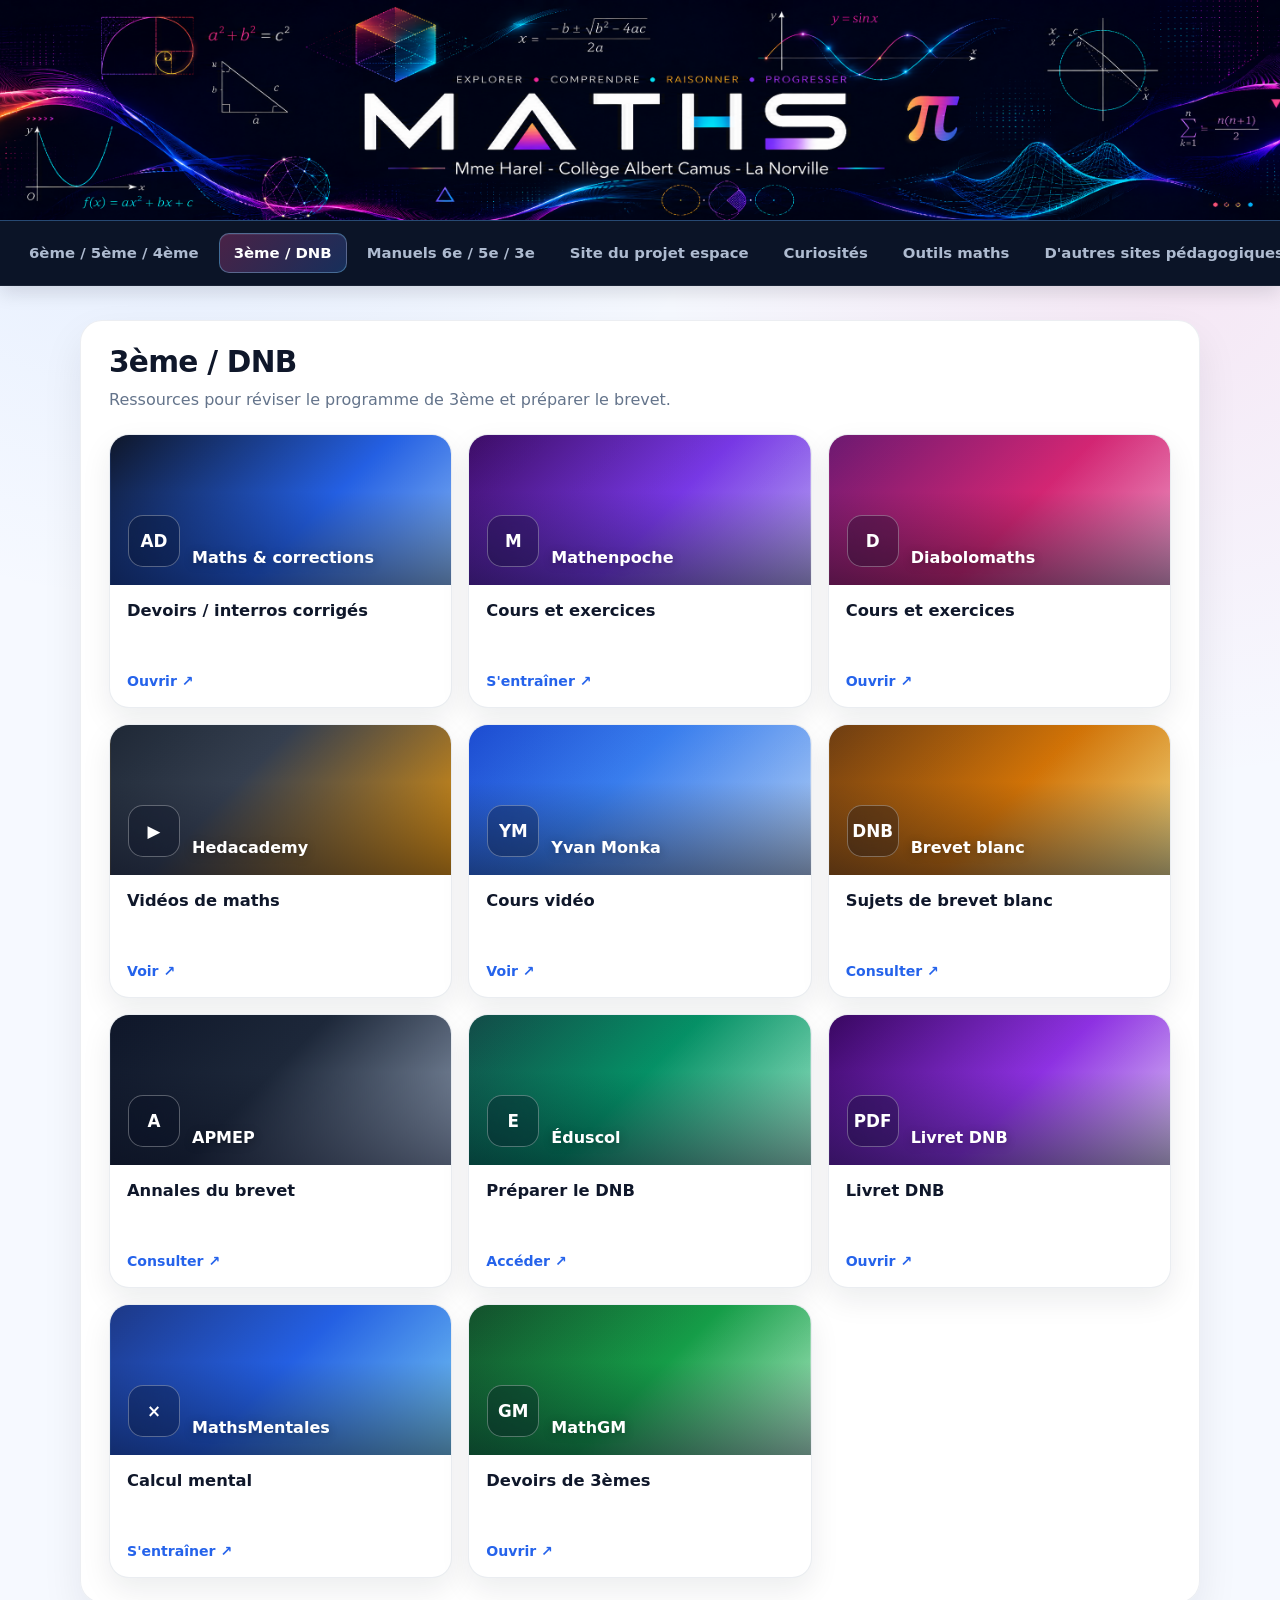
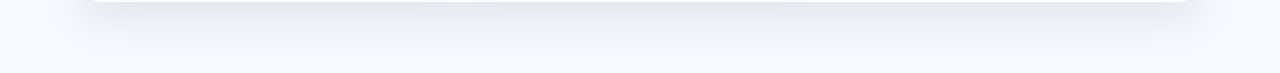
==== 3e-dnb.html @ 47b70359 "Suppression de la première vignette 3ème DNB" ====
<!DOCTYPE html><html lang="fr"><head><meta charset="UTF-8"><meta name="viewport" content="width=device-width,initial-scale=1.0"><title>3ème / DNB - Site de Mme Harel</title><link rel="stylesheet" href="styles.css"></head><body><header class="hero"><div class="grid"></div><div class="glow g1"></div><div class="glow g2"></div><div class="hero-inner"><div class="hero-copy"><a class="site-home" href="index.html"><div class="badge"><i></i>Mathématiques</div><h1>Site de Mme Harel</h1></a><div class="school">Collège Albert Camus</div><div class="place">La Norville</div></div></div></header><nav class="navbar"><div class="nav-inner"><a class="nav-link" href="6e-5e-4e.html">6ème / 5ème / 4ème</a><a class="nav-link active" href="3e-dnb.html">3ème / DNB</a><a class="nav-link" href="manuels.html">Manuels 6e / 5e / 3e</a><a class="nav-link" href="https://espacecamus.github.io/" target="_blank" rel="noopener">Site du projet espace</a><a class="nav-link" href="curiosites.html">Curiosités</a><a class="nav-link" href="outils-maths.html">Outils maths</a><a class="nav-link" href="autres-sites.html">D'autres sites pédagogiques</a><a class="nav-link" href="lycee.html">Pour le lycée</a><a class="nav-link" href="https://www.moncollege-ent.essonne.fr" target="_blank" rel="noopener">ENT</a></div></nav><main><section class="panel resources"><div class="resources-head"><h2>3ème / DNB</h2><p>Ressources pour réviser le programme de 3ème et préparer le brevet.</p></div><div class="resource-grid"><a class="resource-card d2" href="https://anabelledesgardin.wixsite.com/maths/3eme" target="_blank" rel="noopener"><div class="thumb"><div class="thumb-mark">AD</div><div class="thumb-name">Maths & corrections</div></div><div class="resource-body"><div class="resource-title">Devoirs / interros corrigés</div><div class="resource-action">Ouvrir ↗</div></div></a><a class="resource-card d3" href="https://mathenpoche.sesamath.net/" target="_blank" rel="noopener"><div class="thumb"><div class="thumb-mark">M</div><div class="thumb-name">Mathenpoche</div></div><div class="resource-body"><div class="resource-title">Cours et exercices</div><div class="resource-action">S'entraîner ↗</div></div></a><a class="resource-card d4" href="https://diabolomaths.fr/" target="_blank" rel="noopener"><div class="thumb"><div class="thumb-mark">D</div><div class="thumb-name">Diabolomaths</div></div><div class="resource-body"><div class="resource-title">Cours et exercices</div><div class="resource-action">Ouvrir ↗</div></div></a><a class="resource-card d5" href="https://www.youtube.com/channel/UC8SRYHgGMqAYZehYdznaqvQ" target="_blank" rel="noopener"><div class="thumb"><div class="thumb-mark">▶</div><div class="thumb-name">Hedacademy</div></div><div class="resource-body"><div class="resource-title">Vidéos de maths</div><div class="resource-action">Voir ↗</div></div></a><a class="resource-card d6" href="https://www.youtube.com/channel/UCaDqmzanCq4ZYhdEm0Df9Qg" target="_blank" rel="noopener"><div class="thumb"><div class="thumb-mark">YM</div><div class="thumb-name">Yvan Monka</div></div><div class="resource-body"><div class="resource-title">Cours vidéo</div><div class="resource-action">Voir ↗</div></div></a><a class="resource-card d7" href="https://www.toupty.com/sujets-brevet-blanc-corriges-3eme.html#gsc.tab=0" target="_blank" rel="noopener"><div class="thumb"><div class="thumb-mark">DNB</div><div class="thumb-name">Brevet blanc</div></div><div class="resource-body"><div class="resource-title">Sujets de brevet blanc</div><div class="resource-action">Consulter ↗</div></div></a><a class="resource-card d8" href="https://www.apmep.fr/Annales-du-Brevet-des-colleges" target="_blank" rel="noopener"><div class="thumb"><div class="thumb-mark">A</div><div class="thumb-name">APMEP</div></div><div class="resource-body"><div class="resource-title">Annales du brevet</div><div class="resource-action">Consulter ↗</div></div></a><a class="resource-card d9" href="https://eduscol.education.fr/711/preparer-le-diplome-national-du-brevet-dnb-avec-les-sujets-des-annales" target="_blank" rel="noopener"><div class="thumb"><div class="thumb-mark">E</div><div class="thumb-name">Éduscol</div></div><div class="resource-body"><div class="resource-title">Préparer le DNB</div><div class="resource-action">Accéder ↗</div></div></a><a class="resource-card d10" href="https://www.pearltrees.com/s/file/preview/335777297/livretDNB.pdf?pearlId=653302285" target="_blank" rel="noopener"><div class="thumb"><div class="thumb-mark">PDF</div><div class="thumb-name">Livret DNB</div></div><div class="resource-body"><div class="resource-title">Livret DNB</div><div class="resource-action">Ouvrir ↗</div></div></a><a class="resource-card d12" href="https://mathsmentales.net/" target="_blank" rel="noopener"><div class="thumb"><div class="thumb-mark">×</div><div class="thumb-name">MathsMentales</div></div><div class="resource-body"><div class="resource-title">Calcul mental</div><div class="resource-action">S'entraîner ↗</div></div></a><a class="resource-card d13" href="https://www.mathgm.fr/" target="_blank" rel="noopener"><div class="thumb"><div class="thumb-mark">GM</div><div class="thumb-name">MathGM</div></div><div class="resource-body"><div class="resource-title">Devoirs de 3èmes</div><div class="resource-action">Ouvrir ↗</div></div></a></div></section></main></body></html>
---- styles.css ----
:root{--paper:#f6f9ff;--ink:#0f172a;--muted:#64748b;--cyan:#22d3ee;--blue:#3b82f6;--violet:#8b5cf6;--pink:#ec4899;--orange:#f97316;--yellow:#facc15;--green:#84cc16;--line:rgba(148,163,184,.18)}
*{box-sizing:border-box}html{scroll-behavior:smooth}body{margin:0;font-family:Inter,ui-sans-serif,system-ui,-apple-system,BlinkMacSystemFont,"Segoe UI",sans-serif;background:radial-gradient(circle at 12% 0%,rgba(59,130,246,.12),transparent 30%),radial-gradient(circle at 92% 16%,rgba(236,72,153,.10),transparent 28%),var(--paper);color:var(--ink)}a{color:inherit}img,svg{max-width:100%}
.hero{position:relative;min-height:clamp(220px,16.67vw,320px);overflow:hidden;color:#fff;background:#020817 url('assets/banner-maths-mme-harel.jpg') center/cover no-repeat}
.grid,.glow,.math-layer,.visual,.badge,.school,.place{display:none!important}.hero-inner{position:relative;width:100%;min-height:inherit;margin:0;padding:0}.hero-copy{position:absolute;inset:0}.site-home{position:absolute;inset:0;display:block;text-decoration:none;color:transparent;font-size:0}h1,.hero-copy:after,.hero-inner:after{display:none!important}
.navbar{position:sticky;top:0;z-index:30;background:rgba(4,13,33,.97);border-top:1px solid rgba(91,171,255,.35);border-bottom:1px solid rgba(255,255,255,.06);box-shadow:0 7px 18px rgba(2,6,23,.12);backdrop-filter:blur(12px)}.nav-inner{display:flex;align-items:center;gap:5px;overflow-x:auto;overflow-y:hidden;white-space:nowrap;width:min(1380px,100%);margin:auto;padding:12px 14px;scrollbar-width:thin;scrollbar-color:rgba(103,232,249,.38) transparent;-webkit-overflow-scrolling:touch}.nav-inner::-webkit-scrollbar{height:6px}.nav-inner::-webkit-scrollbar-thumb{background:rgba(103,232,249,.34);border-radius:99px}.nav-link{flex:0 0 auto;display:inline-flex;align-items:center;justify-content:center;padding:10px 14px;border-radius:10px;text-decoration:none;color:#aebbd0;font-size:.93rem;font-weight:600;border:1px solid transparent;transition:.2s ease}.nav-link:hover{color:#fff;background:rgba(99,102,241,.14);border-color:rgba(129,140,248,.24)}.nav-link.active{color:#fff;background:linear-gradient(135deg,rgba(236,72,153,.28),rgba(59,130,246,.25));border-color:rgba(125,211,252,.38);box-shadow:inset 0 1px 0 rgba(255,255,255,.07)}
main{width:min(1120px,calc(100% - 40px));margin:34px auto 0;padding-bottom:70px}.panel{background:rgba(255,255,255,.97);border:1px solid var(--line);border-radius:22px;box-shadow:0 18px 40px rgba(15,23,42,.08)}.welcome,.resources{padding:24px 28px}.welcome h2,.resources h2{margin:0 0 8px}.welcome h2{font-size:1.35rem}.welcome p,.resources-head p{margin:0;line-height:1.67;color:var(--muted)}.resources h2{font-size:clamp(1.45rem,2.5vw,1.85rem);letter-spacing:-.025em}.resources-head{margin-bottom:20px}
.home-grid{display:grid;grid-template-columns:repeat(3,minmax(0,1fr));gap:16px;margin-top:24px}.home-card{padding:20px;border-radius:18px;text-decoration:none;background:#fff;border:1px solid rgba(148,163,184,.22);box-shadow:0 10px 26px rgba(15,23,42,.07);transition:.2s ease}.home-card:hover{transform:translateY(-4px);box-shadow:0 16px 34px rgba(15,23,42,.12)}.home-card b{display:block;margin-bottom:6px}.home-card span{font-size:.9rem;color:var(--muted);line-height:1.5}
.resource-grid{display:grid;grid-template-columns:repeat(3,minmax(0,1fr));gap:16px}.resource-card{display:flex;flex-direction:column;overflow:hidden;min-width:0;border-radius:20px;text-decoration:none;color:var(--ink);background:#fff;border:1px solid rgba(148,163,184,.2);box-shadow:0 12px 30px rgba(15,23,42,.08);transition:transform .2s ease,box-shadow .2s ease,border-color .2s ease}.resource-card:hover{transform:translateY(-5px);box-shadow:0 20px 42px rgba(15,23,42,.13);border-color:rgba(96,165,250,.38)}.thumb{position:relative;height:150px;overflow:hidden;padding:18px;display:flex;align-items:flex-end;background:var(--bg);background-position:center;background-size:cover}.thumb:before{content:"";position:absolute;inset:0;background:linear-gradient(to top,rgba(2,6,23,.52),rgba(2,6,23,.04) 62%)}.thumb-mark{position:relative;z-index:2;width:52px;height:52px;border-radius:15px;display:grid;place-items:center;background:rgba(8,15,35,.3);border:1px solid rgba(255,255,255,.3);backdrop-filter:blur(10px);color:#fff;font-weight:900;font-size:1.05rem}.thumb-name{position:relative;z-index:2;margin-left:12px;color:#fff;font-size:1rem;font-weight:800;text-shadow:0 2px 10px rgba(0,0,0,.3)}.resource-body{padding:16px 17px 18px;display:flex;flex-direction:column;gap:7px;min-height:122px}.resource-title{font-weight:850;font-size:1.02rem;line-height:1.25}.resource-site{font-size:.84rem;color:#64748b;overflow:hidden;text-overflow:ellipsis;white-space:nowrap}.resource-action{margin-top:auto;padding-top:5px;font-size:.88rem;font-weight:750;color:#2563eb}
.r1{--bg:url('assets/thumbs/devoirs.svg') center/cover no-repeat}.r2{--bg:url('assets/thumbs/mathenpoche.svg') center/cover no-repeat}.r3{--bg:url('assets/thumbs/diabolomaths.svg') center/cover no-repeat}.r4{--bg:url('assets/thumbs/hedacademy.svg') center/cover no-repeat}.r5{--bg:url('assets/thumbs/yvan-monka.svg') center/cover no-repeat}.r6{--bg:url('assets/thumbs/mathsmentales.svg') center/cover no-repeat}.r7{--bg:url('assets/thumbs/instruments.svg') center/cover no-repeat}.d1{--bg:linear-gradient(135deg,#164e63,#0891b2 42%,#67e8f9)}.d2{--bg:linear-gradient(135deg,#0f172a,#2563eb 58%,#93c5fd)}.d3{--bg:linear-gradient(135deg,#3f0d69,#7c3aed 55%,#c4b5fd)}.d4{--bg:linear-gradient(135deg,#701a75,#db2777 55%,#f9a8d4)}.d5{--bg:linear-gradient(135deg,#1f2937,#374151 38%,#f59e0b)}.d6{--bg:linear-gradient(135deg,#1d4ed8,#3b82f6 42%,#bfdbfe)}.d7{--bg:linear-gradient(135deg,#713f12,#d97706 52%,#fde68a)}.d8{--bg:linear-gradient(135deg,#0f172a,#1e293b 45%,#94a3b8)}.d9{--bg:linear-gradient(135deg,#134e4a,#059669 48%,#a7f3d0)}.d10{--bg:linear-gradient(135deg,#3b0764,#9333ea 55%,#e9d5ff)}.d11{--bg:linear-gradient(135deg,#7f1d1d,#dc2626 55%,#fecaca)}.d12{--bg:linear-gradient(135deg,#1e3a8a,#2563eb 48%,#7dd3fc)}.d13{--bg:linear-gradient(135deg,#14532d,#16a34a 52%,#bbf7d0)}
.manual-grid{display:grid;grid-template-columns:repeat(3,minmax(0,1fr));gap:18px}.manual-card{display:flex;gap:16px;padding:18px;border-radius:20px;background:#fff;border:1px solid rgba(148,163,184,.2);box-shadow:0 10px 24px rgba(15,23,42,.07);text-decoration:none;color:var(--ink);transition:.2s ease}.manual-card:hover{transform:translateY(-4px);box-shadow:0 16px 34px rgba(15,23,42,.12)}.manual-cover{flex:0 0 112px;height:160px;border-radius:14px;position:relative;overflow:hidden;box-shadow:0 16px 28px rgba(15,23,42,.22);border:1px solid rgba(255,255,255,.35)}.manual-body{min-width:0;display:flex;flex-direction:column}.manual-title{font-size:1.05rem;font-weight:850;line-height:1.25}.manual-meta{margin-top:6px;color:var(--muted);font-size:.9rem;line-height:1.5}.manual-action{margin-top:auto;padding-top:10px;font-size:.9rem;font-weight:800;color:#2563eb}
.placeholder{padding:34px;text-align:center}.placeholder h2{margin:0 0 10px}.placeholder p{margin:0;color:var(--muted);line-height:1.6}.tools-grid{display:grid;grid-template-columns:repeat(2,minmax(0,1fr));gap:18px}.tool-card{padding:26px;border-radius:20px;text-decoration:none;background:linear-gradient(135deg,#fff,#f8fbff);border:1px solid rgba(148,163,184,.2);box-shadow:0 12px 30px rgba(15,23,42,.08)}.tool-card b{display:block;font-size:1.15rem;margin-bottom:8px}.tool-card span{color:var(--muted)}
@media(max-width:1050px){.nav-link{font-size:.88rem;padding:9px 11px}.manual-grid{grid-template-columns:1fr}.home-grid{grid-template-columns:repeat(2,minmax(0,1fr))}}
@media(max-width:900px){.resource-grid{grid-template-columns:repeat(2,minmax(0,1fr))}}
@media(max-width:760px){.hero{min-height:190px;background-size:auto 100%;background-position:center}.hero-inner{min-height:190px}.nav-inner{padding:10px}}
@media(max-width:560px){.hero{min-height:170px;background-size:auto 100%;background-position:center}.hero-inner{min-height:170px}.nav-inner{gap:3px;padding:9px 8px}.nav-link{font-size:.82rem;padding:8px 9px}main{width:min(100% - 24px,1120px);margin-top:22px}.welcome,.resources{padding:18px}.resource-grid,.home-grid,.tools-grid{grid-template-columns:1fr}.thumb{height:132px}.manual-card{flex-direction:row}}
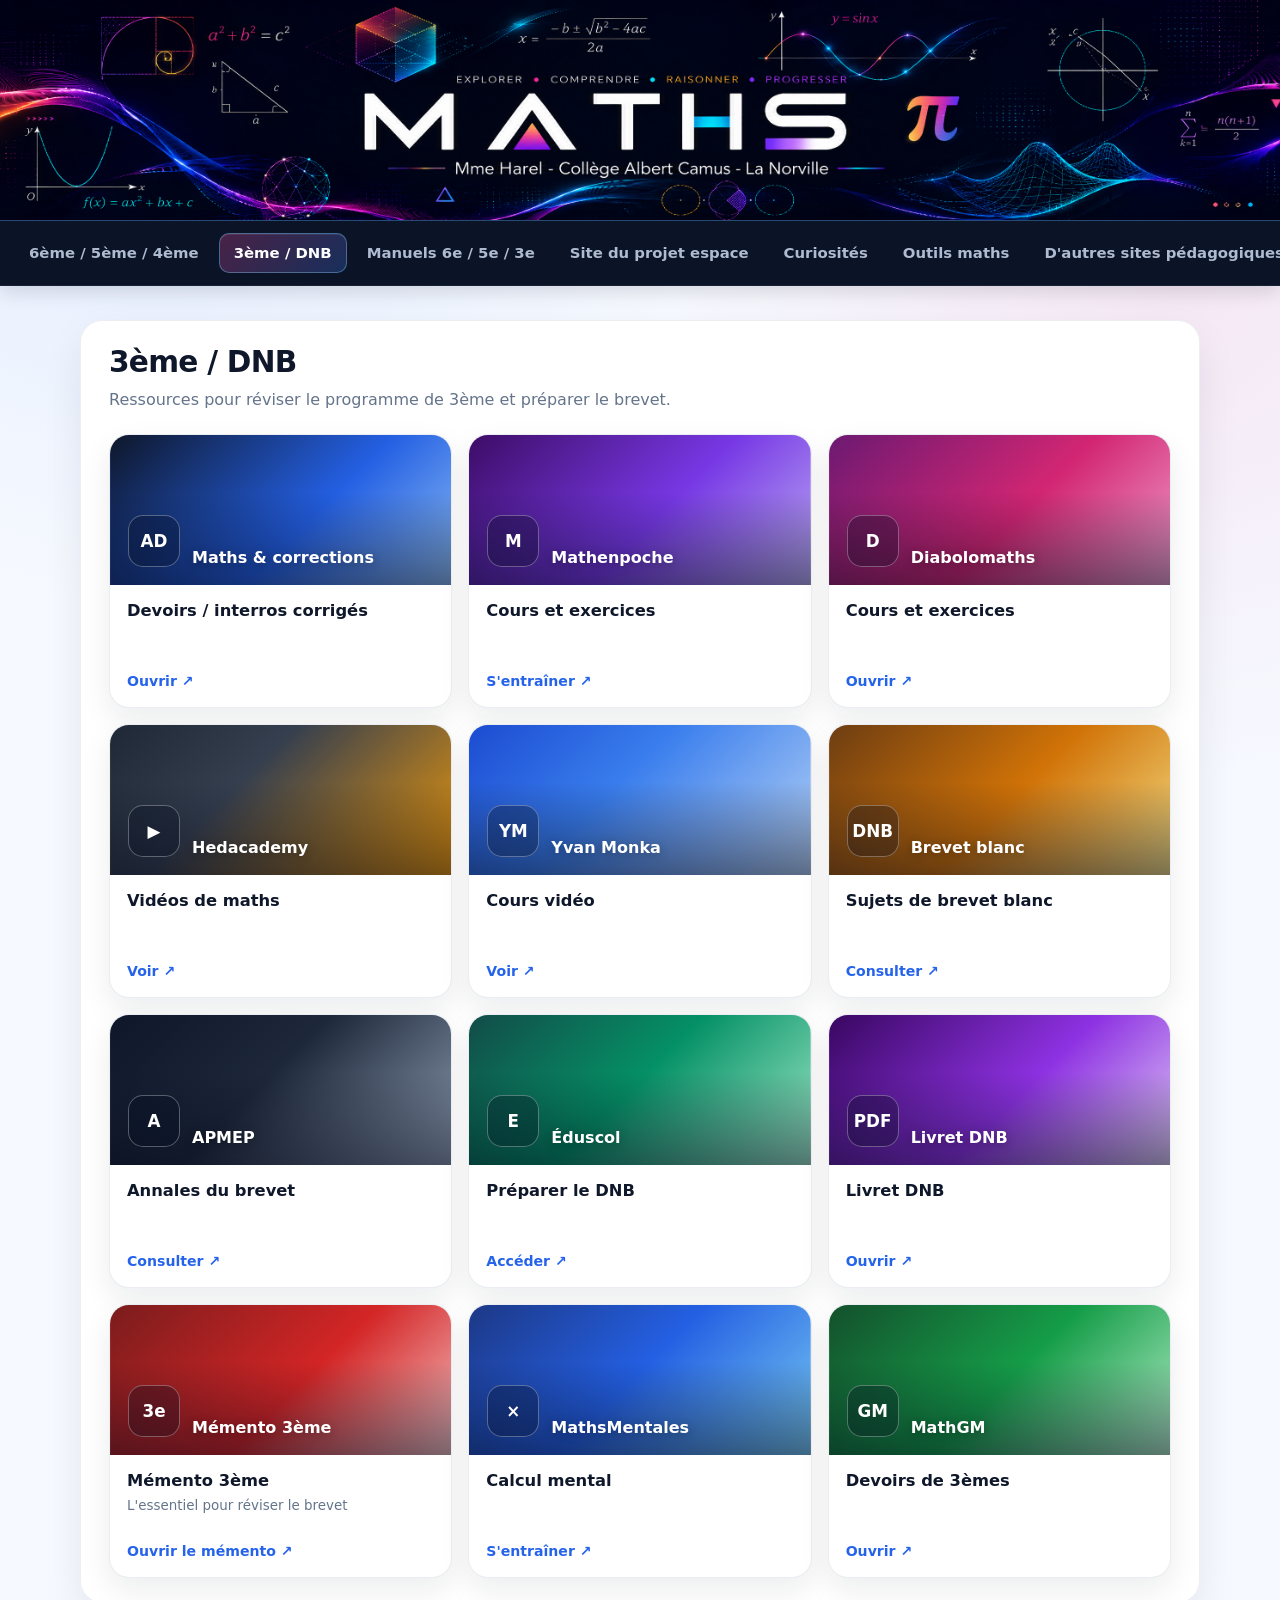
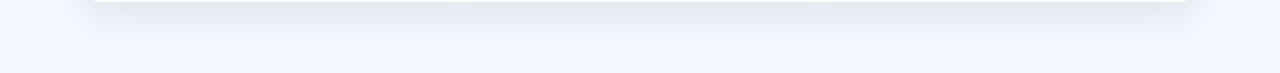
==== commit 86ef5bba: "Ajout du mémento 3ème" ====
--- a/3e-dnb.html
+++ b/3e-dnb.html
@@ -1 +1 @@
-<!DOCTYPE html><html lang="fr"><head><meta charset="UTF-8"><meta name="viewport" content="width=device-width,initial-scale=1.0"><title>3ème / DNB - Site de Mme Harel</title><link rel="stylesheet" href="styles.css"></head><body><header class="hero"><div class="grid"></div><div class="glow g1"></div><div class="glow g2"></div><div class="hero-inner"><div class="hero-copy"><a class="site-home" href="index.html"><div class="badge"><i></i>Mathématiques</div><h1>Site de Mme Harel</h1></a><div class="school">Collège Albert Camus</div><div class="place">La Norville</div></div></div></header><nav class="navbar"><div class="nav-inner"><a class="nav-link" href="6e-5e-4e.html">6ème / 5ème / 4ème</a><a class="nav-link active" href="3e-dnb.html">3ème / DNB</a><a class="nav-link" href="manuels.html">Manuels 6e / 5e / 3e</a><a class="nav-link" href="https://espacecamus.github.io/" target="_blank" rel="noopener">Site du projet espace</a><a class="nav-link" href="curiosites.html">Curiosités</a><a class="nav-link" href="outils-maths.html">Outils maths</a><a class="nav-link" href="autres-sites.html">D'autres sites pédagogiques</a><a class="nav-link" href="lycee.html">Pour le lycée</a><a class="nav-link" href="https://www.moncollege-ent.essonne.fr" target="_blank" rel="noopener">ENT</a></div></nav><main><section class="panel resources"><div class="resources-head"><h2>3ème / DNB</h2><p>Ressources pour réviser le programme de 3ème et préparer le brevet.</p></div><div class="resource-grid"><a class="resource-card d2" href="https://anabelledesgardin.wixsite.com/maths/3eme" target="_blank" rel="noopener"><div class="thumb"><div class="thumb-mark">AD</div><div class="thumb-name">Maths & corrections</div></div><div class="resource-body"><div class="resource-title">Devoirs / interros corrigés</div><div class="resource-action">Ouvrir ↗</div></div></a><a class="resource-card d3" href="https://mathenpoche.sesamath.net/" target="_blank" rel="noopener"><div class="thumb"><div class="thumb-mark">M</div><div class="thumb-name">Mathenpoche</div></div><div class="resource-body"><div class="resource-title">Cours et exercices</div><div class="resource-action">S'entraîner ↗</div></div></a><a class="resource-card d4" href="https://diabolomaths.fr/" target="_blank" rel="noopener"><div class="thumb"><div class="thumb-mark">D</div><div class="thumb-name">Diabolomaths</div></div><div class="resource-body"><div class="resource-title">Cours et exercices</div><div class="resource-action">Ouvrir ↗</div></div></a><a class="resource-card d5" href="https://www.youtube.com/channel/UC8SRYHgGMqAYZehYdznaqvQ" target="_blank" rel="noopener"><div class="thumb"><div class="thumb-mark">▶</div><div class="thumb-name">Hedacademy</div></div><div class="resource-body"><div class="resource-title">Vidéos de maths</div><div class="resource-action">Voir ↗</div></div></a><a class="resource-card d6" href="https://www.youtube.com/channel/UCaDqmzanCq4ZYhdEm0Df9Qg" target="_blank" rel="noopener"><div class="thumb"><div class="thumb-mark">YM</div><div class="thumb-name">Yvan Monka</div></div><div class="resource-body"><div class="resource-title">Cours vidéo</div><div class="resource-action">Voir ↗</div></div></a><a class="resource-card d7" href="https://www.toupty.com/sujets-brevet-blanc-corriges-3eme.html#gsc.tab=0" target="_blank" rel="noopener"><div class="thumb"><div class="thumb-mark">DNB</div><div class="thumb-name">Brevet blanc</div></div><div class="resource-body"><div class="resource-title">Sujets de brevet blanc</div><div class="resource-action">Consulter ↗</div></div></a><a class="resource-card d8" href="https://www.apmep.fr/Annales-du-Brevet-des-colleges" target="_blank" rel="noopener"><div class="thumb"><div class="thumb-mark">A</div><div class="thumb-name">APMEP</div></div><div class="resource-body"><div class="resource-title">Annales du brevet</div><div class="resource-action">Consulter ↗</div></div></a><a class="resource-card d9" href="https://eduscol.education.fr/711/preparer-le-diplome-national-du-brevet-dnb-avec-les-sujets-des-annales" target="_blank" rel="noopener"><div class="thumb"><div class="thumb-mark">E</div><div class="thumb-name">Éduscol</div></div><div class="resource-body"><div class="resource-title">Préparer le DNB</div><div class="resource-action">Accéder ↗</div></div></a><a class="resource-card d10" href="https://www.pearltrees.com/s/file/preview/335777297/livretDNB.pdf?pearlId=653302285" target="_blank" rel="noopener"><div class="thumb"><div class="thumb-mark">PDF</div><div class="thumb-name">Livret DNB</div></div><div class="resource-body"><div class="resource-title">Livret DNB</div><div class="resource-action">Ouvrir ↗</div></div></a><a class="resource-card d12" href="https://mathsmentales.net/" target="_blank" rel="noopener"><div class="thumb"><div class="thumb-mark">×</div><div class="thumb-name">MathsMentales</div></div><div class="resource-body"><div class="resource-title">Calcul mental</div><div class="resource-action">S'entraîner ↗</div></div></a><a class="resource-card d13" href="https://www.mathgm.fr/" target="_blank" rel="noopener"><div class="thumb"><div class="thumb-mark">GM</div><div class="thumb-name">MathGM</div></div><div class="resource-body"><div class="resource-title">Devoirs de 3èmes</div><div class="resource-action">Ouvrir ↗</div></div></a></div></section></main></body></html>+<!DOCTYPE html><html lang="fr"><head><meta charset="UTF-8"><meta name="viewport" content="width=device-width,initial-scale=1.0"><title>3ème / DNB - Site de Mme Harel</title><link rel="stylesheet" href="styles.css"></head><body><header class="hero"><div class="grid"></div><div class="glow g1"></div><div class="glow g2"></div><div class="hero-inner"><div class="hero-copy"><a class="site-home" href="index.html"><div class="badge"><i></i>Mathématiques</div><h1>Site de Mme Harel</h1></a><div class="school">Collège Albert Camus</div><div class="place">La Norville</div></div></div></header><nav class="navbar"><div class="nav-inner"><a class="nav-link" href="6e-5e-4e.html">6ème / 5ème / 4ème</a><a class="nav-link active" href="3e-dnb.html">3ème / DNB</a><a class="nav-link" href="manuels.html">Manuels 6e / 5e / 3e</a><a class="nav-link" href="https://espacecamus.github.io/" target="_blank" rel="noopener">Site du projet espace</a><a class="nav-link" href="curiosites.html">Curiosités</a><a class="nav-link" href="outils-maths.html">Outils maths</a><a class="nav-link" href="autres-sites.html">D'autres sites pédagogiques</a><a class="nav-link" href="lycee.html">Pour le lycée</a><a class="nav-link" href="https://www.moncollege-ent.essonne.fr" target="_blank" rel="noopener">ENT</a></div></nav><main><section class="panel resources"><div class="resources-head"><h2>3ème / DNB</h2><p>Ressources pour réviser le programme de 3ème et préparer le brevet.</p></div><div class="resource-grid"><a class="resource-card d2" href="https://anabelledesgardin.wixsite.com/maths/3eme" target="_blank" rel="noopener"><div class="thumb"><div class="thumb-mark">AD</div><div class="thumb-name">Maths & corrections</div></div><div class="resource-body"><div class="resource-title">Devoirs / interros corrigés</div><div class="resource-action">Ouvrir ↗</div></div></a><a class="resource-card d3" href="https://mathenpoche.sesamath.net/" target="_blank" rel="noopener"><div class="thumb"><div class="thumb-mark">M</div><div class="thumb-name">Mathenpoche</div></div><div class="resource-body"><div class="resource-title">Cours et exercices</div><div class="resource-action">S'entraîner ↗</div></div></a><a class="resource-card d4" href="https://diabolomaths.fr/" target="_blank" rel="noopener"><div class="thumb"><div class="thumb-mark">D</div><div class="thumb-name">Diabolomaths</div></div><div class="resource-body"><div class="resource-title">Cours et exercices</div><div class="resource-action">Ouvrir ↗</div></div></a><a class="resource-card d5" href="https://www.youtube.com/channel/UC8SRYHgGMqAYZehYdznaqvQ" target="_blank" rel="noopener"><div class="thumb"><div class="thumb-mark">▶</div><div class="thumb-name">Hedacademy</div></div><div class="resource-body"><div class="resource-title">Vidéos de maths</div><div class="resource-action">Voir ↗</div></div></a><a class="resource-card d6" href="https://www.youtube.com/channel/UCaDqmzanCq4ZYhdEm0Df9Qg" target="_blank" rel="noopener"><div class="thumb"><div class="thumb-mark">YM</div><div class="thumb-name">Yvan Monka</div></div><div class="resource-body"><div class="resource-title">Cours vidéo</div><div class="resource-action">Voir ↗</div></div></a><a class="resource-card d7" href="https://www.toupty.com/sujets-brevet-blanc-corriges-3eme.html#gsc.tab=0" target="_blank" rel="noopener"><div class="thumb"><div class="thumb-mark">DNB</div><div class="thumb-name">Brevet blanc</div></div><div class="resource-body"><div class="resource-title">Sujets de brevet blanc</div><div class="resource-action">Consulter ↗</div></div></a><a class="resource-card d8" href="https://www.apmep.fr/Annales-du-Brevet-des-colleges" target="_blank" rel="noopener"><div class="thumb"><div class="thumb-mark">A</div><div class="thumb-name">APMEP</div></div><div class="resource-body"><div class="resource-title">Annales du brevet</div><div class="resource-action">Consulter ↗</div></div></a><a class="resource-card d9" href="https://eduscol.education.fr/711/preparer-le-diplome-national-du-brevet-dnb-avec-les-sujets-des-annales" target="_blank" rel="noopener"><div class="thumb"><div class="thumb-mark">E</div><div class="thumb-name">Éduscol</div></div><div class="resource-body"><div class="resource-title">Préparer le DNB</div><div class="resource-action">Accéder ↗</div></div></a><a class="resource-card d10" href="https://www.pearltrees.com/s/file/preview/335777297/livretDNB.pdf?pearlId=653302285" target="_blank" rel="noopener"><div class="thumb"><div class="thumb-mark">PDF</div><div class="thumb-name">Livret DNB</div></div><div class="resource-body"><div class="resource-title">Livret DNB</div><div class="resource-action">Ouvrir ↗</div></div></a><a class="resource-card d11" href="https://clg-bouyer-dangoma.eta.ac-guyane.fr/IMG/pdf/memento_brevet_2017.pdf" target="_blank" rel="noopener"><div class="thumb"><div class="thumb-mark">3e</div><div class="thumb-name">Mémento 3ème</div></div><div class="resource-body"><div class="resource-title">Mémento 3ème</div><div class="resource-site">L'essentiel pour réviser le brevet</div><div class="resource-action">Ouvrir le mémento ↗</div></div></a><a class="resource-card d12" href="https://mathsmentales.net/" target="_blank" rel="noopener"><div class="thumb"><div class="thumb-mark">×</div><div class="thumb-name">MathsMentales</div></div><div class="resource-body"><div class="resource-title">Calcul mental</div><div class="resource-action">S'entraîner ↗</div></div></a><a class="resource-card d13" href="https://www.mathgm.fr/" target="_blank" rel="noopener"><div class="thumb"><div class="thumb-mark">GM</div><div class="thumb-name">MathGM</div></div><div class="resource-body"><div class="resource-title">Devoirs de 3èmes</div><div class="resource-action">Ouvrir ↗</div></div></a></div></section></main></body></html>
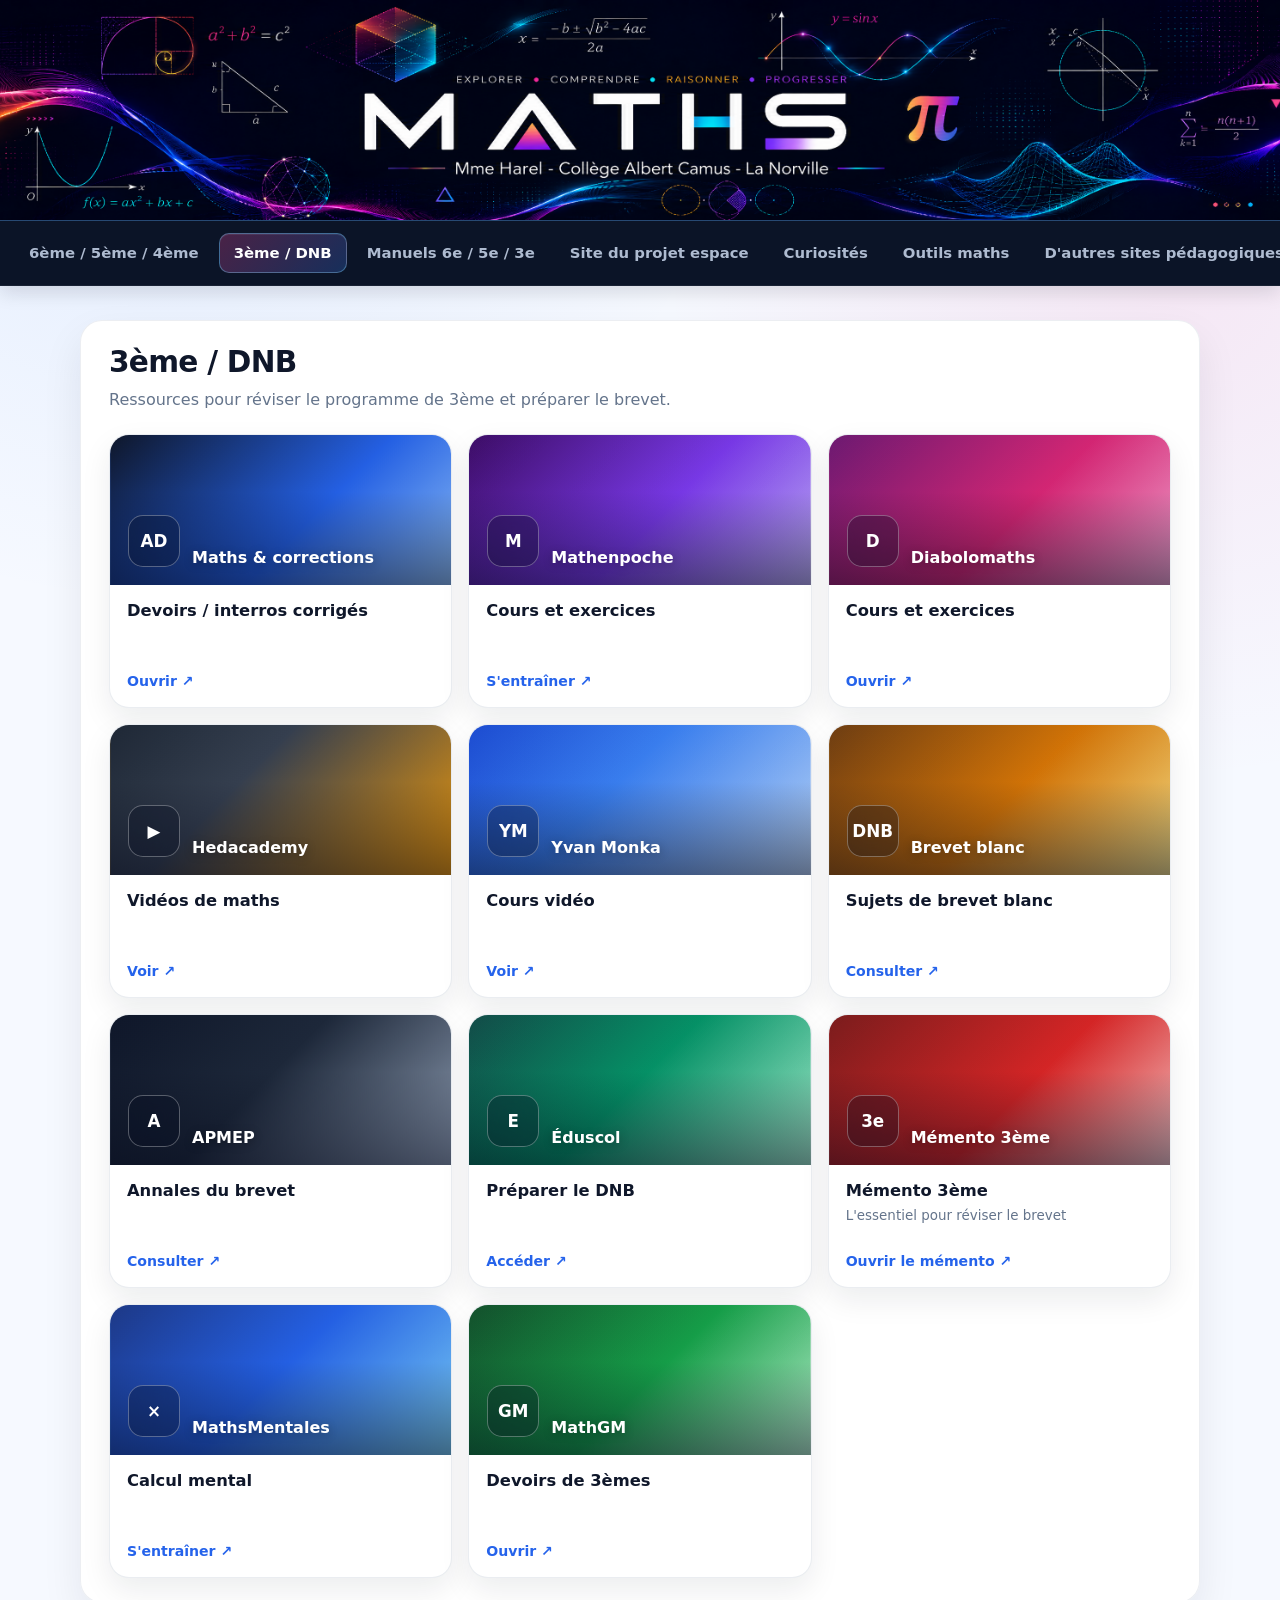
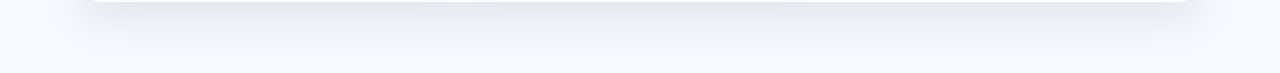
==== commit 76fc4369: "Suppression de la 9e vignette 3ème DNB" ====
--- a/3e-dnb.html
+++ b/3e-dnb.html
@@ -1 +1 @@
-<!DOCTYPE html><html lang="fr"><head><meta charset="UTF-8"><meta name="viewport" content="width=device-width,initial-scale=1.0"><title>3ème / DNB - Site de Mme Harel</title><link rel="stylesheet" href="styles.css"></head><body><header class="hero"><div class="grid"></div><div class="glow g1"></div><div class="glow g2"></div><div class="hero-inner"><div class="hero-copy"><a class="site-home" href="index.html"><div class="badge"><i></i>Mathématiques</div><h1>Site de Mme Harel</h1></a><div class="school">Collège Albert Camus</div><div class="place">La Norville</div></div></div></header><nav class="navbar"><div class="nav-inner"><a class="nav-link" href="6e-5e-4e.html">6ème / 5ème / 4ème</a><a class="nav-link active" href="3e-dnb.html">3ème / DNB</a><a class="nav-link" href="manuels.html">Manuels 6e / 5e / 3e</a><a class="nav-link" href="https://espacecamus.github.io/" target="_blank" rel="noopener">Site du projet espace</a><a class="nav-link" href="curiosites.html">Curiosités</a><a class="nav-link" href="outils-maths.html">Outils maths</a><a class="nav-link" href="autres-sites.html">D'autres sites pédagogiques</a><a class="nav-link" href="lycee.html">Pour le lycée</a><a class="nav-link" href="https://www.moncollege-ent.essonne.fr" target="_blank" rel="noopener">ENT</a></div></nav><main><section class="panel resources"><div class="resources-head"><h2>3ème / DNB</h2><p>Ressources pour réviser le programme de 3ème et préparer le brevet.</p></div><div class="resource-grid"><a class="resource-card d2" href="https://anabelledesgardin.wixsite.com/maths/3eme" target="_blank" rel="noopener"><div class="thumb"><div class="thumb-mark">AD</div><div class="thumb-name">Maths & corrections</div></div><div class="resource-body"><div class="resource-title">Devoirs / interros corrigés</div><div class="resource-action">Ouvrir ↗</div></div></a><a class="resource-card d3" href="https://mathenpoche.sesamath.net/" target="_blank" rel="noopener"><div class="thumb"><div class="thumb-mark">M</div><div class="thumb-name">Mathenpoche</div></div><div class="resource-body"><div class="resource-title">Cours et exercices</div><div class="resource-action">S'entraîner ↗</div></div></a><a class="resource-card d4" href="https://diabolomaths.fr/" target="_blank" rel="noopener"><div class="thumb"><div class="thumb-mark">D</div><div class="thumb-name">Diabolomaths</div></div><div class="resource-body"><div class="resource-title">Cours et exercices</div><div class="resource-action">Ouvrir ↗</div></div></a><a class="resource-card d5" href="https://www.youtube.com/channel/UC8SRYHgGMqAYZehYdznaqvQ" target="_blank" rel="noopener"><div class="thumb"><div class="thumb-mark">▶</div><div class="thumb-name">Hedacademy</div></div><div class="resource-body"><div class="resource-title">Vidéos de maths</div><div class="resource-action">Voir ↗</div></div></a><a class="resource-card d6" href="https://www.youtube.com/channel/UCaDqmzanCq4ZYhdEm0Df9Qg" target="_blank" rel="noopener"><div class="thumb"><div class="thumb-mark">YM</div><div class="thumb-name">Yvan Monka</div></div><div class="resource-body"><div class="resource-title">Cours vidéo</div><div class="resource-action">Voir ↗</div></div></a><a class="resource-card d7" href="https://www.toupty.com/sujets-brevet-blanc-corriges-3eme.html#gsc.tab=0" target="_blank" rel="noopener"><div class="thumb"><div class="thumb-mark">DNB</div><div class="thumb-name">Brevet blanc</div></div><div class="resource-body"><div class="resource-title">Sujets de brevet blanc</div><div class="resource-action">Consulter ↗</div></div></a><a class="resource-card d8" href="https://www.apmep.fr/Annales-du-Brevet-des-colleges" target="_blank" rel="noopener"><div class="thumb"><div class="thumb-mark">A</div><div class="thumb-name">APMEP</div></div><div class="resource-body"><div class="resource-title">Annales du brevet</div><div class="resource-action">Consulter ↗</div></div></a><a class="resource-card d9" href="https://eduscol.education.fr/711/preparer-le-diplome-national-du-brevet-dnb-avec-les-sujets-des-annales" target="_blank" rel="noopener"><div class="thumb"><div class="thumb-mark">E</div><div class="thumb-name">Éduscol</div></div><div class="resource-body"><div class="resource-title">Préparer le DNB</div><div class="resource-action">Accéder ↗</div></div></a><a class="resource-card d10" href="https://www.pearltrees.com/s/file/preview/335777297/livretDNB.pdf?pearlId=653302285" target="_blank" rel="noopener"><div class="thumb"><div class="thumb-mark">PDF</div><div class="thumb-name">Livret DNB</div></div><div class="resource-body"><div class="resource-title">Livret DNB</div><div class="resource-action">Ouvrir ↗</div></div></a><a class="resource-card d11" href="https://clg-bouyer-dangoma.eta.ac-guyane.fr/IMG/pdf/memento_brevet_2017.pdf" target="_blank" rel="noopener"><div class="thumb"><div class="thumb-mark">3e</div><div class="thumb-name">Mémento 3ème</div></div><div class="resource-body"><div class="resource-title">Mémento 3ème</div><div class="resource-site">L'essentiel pour réviser le brevet</div><div class="resource-action">Ouvrir le mémento ↗</div></div></a><a class="resource-card d12" href="https://mathsmentales.net/" target="_blank" rel="noopener"><div class="thumb"><div class="thumb-mark">×</div><div class="thumb-name">MathsMentales</div></div><div class="resource-body"><div class="resource-title">Calcul mental</div><div class="resource-action">S'entraîner ↗</div></div></a><a class="resource-card d13" href="https://www.mathgm.fr/" target="_blank" rel="noopener"><div class="thumb"><div class="thumb-mark">GM</div><div class="thumb-name">MathGM</div></div><div class="resource-body"><div class="resource-title">Devoirs de 3èmes</div><div class="resource-action">Ouvrir ↗</div></div></a></div></section></main></body></html>+<!DOCTYPE html><html lang="fr"><head><meta charset="UTF-8"><meta name="viewport" content="width=device-width,initial-scale=1.0"><title>3ème / DNB - Site de Mme Harel</title><link rel="stylesheet" href="styles.css"></head><body><header class="hero"><div class="grid"></div><div class="glow g1"></div><div class="glow g2"></div><div class="hero-inner"><div class="hero-copy"><a class="site-home" href="index.html"><div class="badge"><i></i>Mathématiques</div><h1>Site de Mme Harel</h1></a><div class="school">Collège Albert Camus</div><div class="place">La Norville</div></div></div></header><nav class="navbar"><div class="nav-inner"><a class="nav-link" href="6e-5e-4e.html">6ème / 5ème / 4ème</a><a class="nav-link active" href="3e-dnb.html">3ème / DNB</a><a class="nav-link" href="manuels.html">Manuels 6e / 5e / 3e</a><a class="nav-link" href="https://espacecamus.github.io/" target="_blank" rel="noopener">Site du projet espace</a><a class="nav-link" href="curiosites.html">Curiosités</a><a class="nav-link" href="outils-maths.html">Outils maths</a><a class="nav-link" href="autres-sites.html">D'autres sites pédagogiques</a><a class="nav-link" href="lycee.html">Pour le lycée</a><a class="nav-link" href="https://www.moncollege-ent.essonne.fr" target="_blank" rel="noopener">ENT</a></div></nav><main><section class="panel resources"><div class="resources-head"><h2>3ème / DNB</h2><p>Ressources pour réviser le programme de 3ème et préparer le brevet.</p></div><div class="resource-grid"><a class="resource-card d2" href="https://anabelledesgardin.wixsite.com/maths/3eme" target="_blank" rel="noopener"><div class="thumb"><div class="thumb-mark">AD</div><div class="thumb-name">Maths & corrections</div></div><div class="resource-body"><div class="resource-title">Devoirs / interros corrigés</div><div class="resource-action">Ouvrir ↗</div></div></a><a class="resource-card d3" href="https://mathenpoche.sesamath.net/" target="_blank" rel="noopener"><div class="thumb"><div class="thumb-mark">M</div><div class="thumb-name">Mathenpoche</div></div><div class="resource-body"><div class="resource-title">Cours et exercices</div><div class="resource-action">S'entraîner ↗</div></div></a><a class="resource-card d4" href="https://diabolomaths.fr/" target="_blank" rel="noopener"><div class="thumb"><div class="thumb-mark">D</div><div class="thumb-name">Diabolomaths</div></div><div class="resource-body"><div class="resource-title">Cours et exercices</div><div class="resource-action">Ouvrir ↗</div></div></a><a class="resource-card d5" href="https://www.youtube.com/channel/UC8SRYHgGMqAYZehYdznaqvQ" target="_blank" rel="noopener"><div class="thumb"><div class="thumb-mark">▶</div><div class="thumb-name">Hedacademy</div></div><div class="resource-body"><div class="resource-title">Vidéos de maths</div><div class="resource-action">Voir ↗</div></div></a><a class="resource-card d6" href="https://www.youtube.com/channel/UCaDqmzanCq4ZYhdEm0Df9Qg" target="_blank" rel="noopener"><div class="thumb"><div class="thumb-mark">YM</div><div class="thumb-name">Yvan Monka</div></div><div class="resource-body"><div class="resource-title">Cours vidéo</div><div class="resource-action">Voir ↗</div></div></a><a class="resource-card d7" href="https://www.toupty.com/sujets-brevet-blanc-corriges-3eme.html#gsc.tab=0" target="_blank" rel="noopener"><div class="thumb"><div class="thumb-mark">DNB</div><div class="thumb-name">Brevet blanc</div></div><div class="resource-body"><div class="resource-title">Sujets de brevet blanc</div><div class="resource-action">Consulter ↗</div></div></a><a class="resource-card d8" href="https://www.apmep.fr/Annales-du-Brevet-des-colleges" target="_blank" rel="noopener"><div class="thumb"><div class="thumb-mark">A</div><div class="thumb-name">APMEP</div></div><div class="resource-body"><div class="resource-title">Annales du brevet</div><div class="resource-action">Consulter ↗</div></div></a><a class="resource-card d9" href="https://eduscol.education.fr/711/preparer-le-diplome-national-du-brevet-dnb-avec-les-sujets-des-annales" target="_blank" rel="noopener"><div class="thumb"><div class="thumb-mark">E</div><div class="thumb-name">Éduscol</div></div><div class="resource-body"><div class="resource-title">Préparer le DNB</div><div class="resource-action">Accéder ↗</div></div></a><a class="resource-card d11" href="https://clg-bouyer-dangoma.eta.ac-guyane.fr/IMG/pdf/memento_brevet_2017.pdf" target="_blank" rel="noopener"><div class="thumb"><div class="thumb-mark">3e</div><div class="thumb-name">Mémento 3ème</div></div><div class="resource-body"><div class="resource-title">Mémento 3ème</div><div class="resource-site">L'essentiel pour réviser le brevet</div><div class="resource-action">Ouvrir le mémento ↗</div></div></a><a class="resource-card d12" href="https://mathsmentales.net/" target="_blank" rel="noopener"><div class="thumb"><div class="thumb-mark">×</div><div class="thumb-name">MathsMentales</div></div><div class="resource-body"><div class="resource-title">Calcul mental</div><div class="resource-action">S'entraîner ↗</div></div></a><a class="resource-card d13" href="https://www.mathgm.fr/" target="_blank" rel="noopener"><div class="thumb"><div class="thumb-mark">GM</div><div class="thumb-name">MathGM</div></div><div class="resource-body"><div class="resource-title">Devoirs de 3èmes</div><div class="resource-action">Ouvrir ↗</div></div></a></div></section></main></body></html>
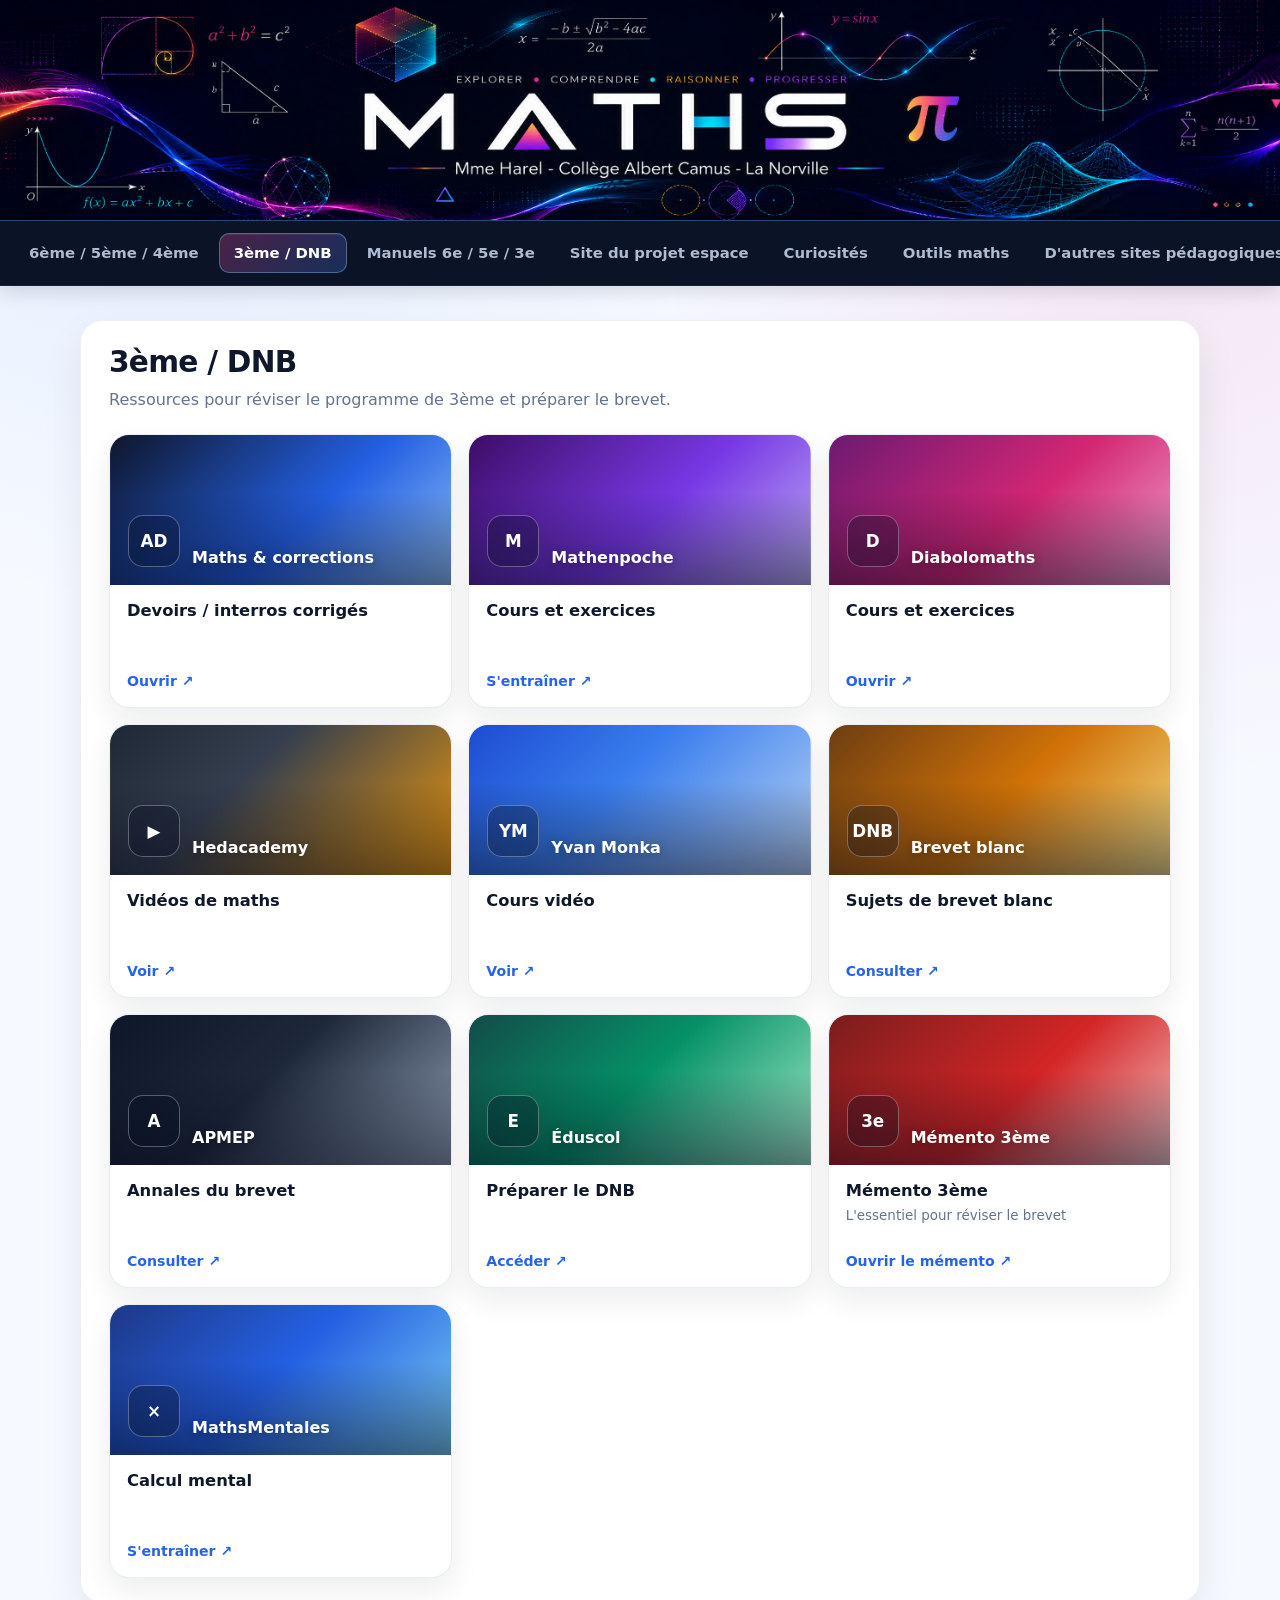
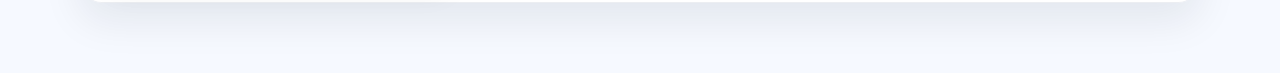
==== commit d57c8f96: "Suppression de la dernière vignette 3ème DNB" ====
--- a/3e-dnb.html
+++ b/3e-dnb.html
@@ -1 +1 @@
-<!DOCTYPE html><html lang="fr"><head><meta charset="UTF-8"><meta name="viewport" content="width=device-width,initial-scale=1.0"><title>3ème / DNB - Site de Mme Harel</title><link rel="stylesheet" href="styles.css"></head><body><header class="hero"><div class="grid"></div><div class="glow g1"></div><div class="glow g2"></div><div class="hero-inner"><div class="hero-copy"><a class="site-home" href="index.html"><div class="badge"><i></i>Mathématiques</div><h1>Site de Mme Harel</h1></a><div class="school">Collège Albert Camus</div><div class="place">La Norville</div></div></div></header><nav class="navbar"><div class="nav-inner"><a class="nav-link" href="6e-5e-4e.html">6ème / 5ème / 4ème</a><a class="nav-link active" href="3e-dnb.html">3ème / DNB</a><a class="nav-link" href="manuels.html">Manuels 6e / 5e / 3e</a><a class="nav-link" href="https://espacecamus.github.io/" target="_blank" rel="noopener">Site du projet espace</a><a class="nav-link" href="curiosites.html">Curiosités</a><a class="nav-link" href="outils-maths.html">Outils maths</a><a class="nav-link" href="autres-sites.html">D'autres sites pédagogiques</a><a class="nav-link" href="lycee.html">Pour le lycée</a><a class="nav-link" href="https://www.moncollege-ent.essonne.fr" target="_blank" rel="noopener">ENT</a></div></nav><main><section class="panel resources"><div class="resources-head"><h2>3ème / DNB</h2><p>Ressources pour réviser le programme de 3ème et préparer le brevet.</p></div><div class="resource-grid"><a class="resource-card d2" href="https://anabelledesgardin.wixsite.com/maths/3eme" target="_blank" rel="noopener"><div class="thumb"><div class="thumb-mark">AD</div><div class="thumb-name">Maths & corrections</div></div><div class="resource-body"><div class="resource-title">Devoirs / interros corrigés</div><div class="resource-action">Ouvrir ↗</div></div></a><a class="resource-card d3" href="https://mathenpoche.sesamath.net/" target="_blank" rel="noopener"><div class="thumb"><div class="thumb-mark">M</div><div class="thumb-name">Mathenpoche</div></div><div class="resource-body"><div class="resource-title">Cours et exercices</div><div class="resource-action">S'entraîner ↗</div></div></a><a class="resource-card d4" href="https://diabolomaths.fr/" target="_blank" rel="noopener"><div class="thumb"><div class="thumb-mark">D</div><div class="thumb-name">Diabolomaths</div></div><div class="resource-body"><div class="resource-title">Cours et exercices</div><div class="resource-action">Ouvrir ↗</div></div></a><a class="resource-card d5" href="https://www.youtube.com/channel/UC8SRYHgGMqAYZehYdznaqvQ" target="_blank" rel="noopener"><div class="thumb"><div class="thumb-mark">▶</div><div class="thumb-name">Hedacademy</div></div><div class="resource-body"><div class="resource-title">Vidéos de maths</div><div class="resource-action">Voir ↗</div></div></a><a class="resource-card d6" href="https://www.youtube.com/channel/UCaDqmzanCq4ZYhdEm0Df9Qg" target="_blank" rel="noopener"><div class="thumb"><div class="thumb-mark">YM</div><div class="thumb-name">Yvan Monka</div></div><div class="resource-body"><div class="resource-title">Cours vidéo</div><div class="resource-action">Voir ↗</div></div></a><a class="resource-card d7" href="https://www.toupty.com/sujets-brevet-blanc-corriges-3eme.html#gsc.tab=0" target="_blank" rel="noopener"><div class="thumb"><div class="thumb-mark">DNB</div><div class="thumb-name">Brevet blanc</div></div><div class="resource-body"><div class="resource-title">Sujets de brevet blanc</div><div class="resource-action">Consulter ↗</div></div></a><a class="resource-card d8" href="https://www.apmep.fr/Annales-du-Brevet-des-colleges" target="_blank" rel="noopener"><div class="thumb"><div class="thumb-mark">A</div><div class="thumb-name">APMEP</div></div><div class="resource-body"><div class="resource-title">Annales du brevet</div><div class="resource-action">Consulter ↗</div></div></a><a class="resource-card d9" href="https://eduscol.education.fr/711/preparer-le-diplome-national-du-brevet-dnb-avec-les-sujets-des-annales" target="_blank" rel="noopener"><div class="thumb"><div class="thumb-mark">E</div><div class="thumb-name">Éduscol</div></div><div class="resource-body"><div class="resource-title">Préparer le DNB</div><div class="resource-action">Accéder ↗</div></div></a><a class="resource-card d11" href="https://clg-bouyer-dangoma.eta.ac-guyane.fr/IMG/pdf/memento_brevet_2017.pdf" target="_blank" rel="noopener"><div class="thumb"><div class="thumb-mark">3e</div><div class="thumb-name">Mémento 3ème</div></div><div class="resource-body"><div class="resource-title">Mémento 3ème</div><div class="resource-site">L'essentiel pour réviser le brevet</div><div class="resource-action">Ouvrir le mémento ↗</div></div></a><a class="resource-card d12" href="https://mathsmentales.net/" target="_blank" rel="noopener"><div class="thumb"><div class="thumb-mark">×</div><div class="thumb-name">MathsMentales</div></div><div class="resource-body"><div class="resource-title">Calcul mental</div><div class="resource-action">S'entraîner ↗</div></div></a><a class="resource-card d13" href="https://www.mathgm.fr/" target="_blank" rel="noopener"><div class="thumb"><div class="thumb-mark">GM</div><div class="thumb-name">MathGM</div></div><div class="resource-body"><div class="resource-title">Devoirs de 3èmes</div><div class="resource-action">Ouvrir ↗</div></div></a></div></section></main></body></html>+<!DOCTYPE html><html lang="fr"><head><meta charset="UTF-8"><meta name="viewport" content="width=device-width,initial-scale=1.0"><title>3ème / DNB - Site de Mme Harel</title><link rel="stylesheet" href="styles.css"></head><body><header class="hero"><div class="grid"></div><div class="glow g1"></div><div class="glow g2"></div><div class="hero-inner"><div class="hero-copy"><a class="site-home" href="index.html"><div class="badge"><i></i>Mathématiques</div><h1>Site de Mme Harel</h1></a><div class="school">Collège Albert Camus</div><div class="place">La Norville</div></div></div></header><nav class="navbar"><div class="nav-inner"><a class="nav-link" href="6e-5e-4e.html">6ème / 5ème / 4ème</a><a class="nav-link active" href="3e-dnb.html">3ème / DNB</a><a class="nav-link" href="manuels.html">Manuels 6e / 5e / 3e</a><a class="nav-link" href="https://espacecamus.github.io/" target="_blank" rel="noopener">Site du projet espace</a><a class="nav-link" href="curiosites.html">Curiosités</a><a class="nav-link" href="outils-maths.html">Outils maths</a><a class="nav-link" href="autres-sites.html">D'autres sites pédagogiques</a><a class="nav-link" href="lycee.html">Pour le lycée</a><a class="nav-link" href="https://www.moncollege-ent.essonne.fr" target="_blank" rel="noopener">ENT</a></div></nav><main><section class="panel resources"><div class="resources-head"><h2>3ème / DNB</h2><p>Ressources pour réviser le programme de 3ème et préparer le brevet.</p></div><div class="resource-grid"><a class="resource-card d2" href="https://anabelledesgardin.wixsite.com/maths/3eme" target="_blank" rel="noopener"><div class="thumb"><div class="thumb-mark">AD</div><div class="thumb-name">Maths & corrections</div></div><div class="resource-body"><div class="resource-title">Devoirs / interros corrigés</div><div class="resource-action">Ouvrir ↗</div></div></a><a class="resource-card d3" href="https://mathenpoche.sesamath.net/" target="_blank" rel="noopener"><div class="thumb"><div class="thumb-mark">M</div><div class="thumb-name">Mathenpoche</div></div><div class="resource-body"><div class="resource-title">Cours et exercices</div><div class="resource-action">S'entraîner ↗</div></div></a><a class="resource-card d4" href="https://diabolomaths.fr/" target="_blank" rel="noopener"><div class="thumb"><div class="thumb-mark">D</div><div class="thumb-name">Diabolomaths</div></div><div class="resource-body"><div class="resource-title">Cours et exercices</div><div class="resource-action">Ouvrir ↗</div></div></a><a class="resource-card d5" href="https://www.youtube.com/channel/UC8SRYHgGMqAYZehYdznaqvQ" target="_blank" rel="noopener"><div class="thumb"><div class="thumb-mark">▶</div><div class="thumb-name">Hedacademy</div></div><div class="resource-body"><div class="resource-title">Vidéos de maths</div><div class="resource-action">Voir ↗</div></div></a><a class="resource-card d6" href="https://www.youtube.com/channel/UCaDqmzanCq4ZYhdEm0Df9Qg" target="_blank" rel="noopener"><div class="thumb"><div class="thumb-mark">YM</div><div class="thumb-name">Yvan Monka</div></div><div class="resource-body"><div class="resource-title">Cours vidéo</div><div class="resource-action">Voir ↗</div></div></a><a class="resource-card d7" href="https://www.toupty.com/sujets-brevet-blanc-corriges-3eme.html#gsc.tab=0" target="_blank" rel="noopener"><div class="thumb"><div class="thumb-mark">DNB</div><div class="thumb-name">Brevet blanc</div></div><div class="resource-body"><div class="resource-title">Sujets de brevet blanc</div><div class="resource-action">Consulter ↗</div></div></a><a class="resource-card d8" href="https://www.apmep.fr/Annales-du-Brevet-des-colleges" target="_blank" rel="noopener"><div class="thumb"><div class="thumb-mark">A</div><div class="thumb-name">APMEP</div></div><div class="resource-body"><div class="resource-title">Annales du brevet</div><div class="resource-action">Consulter ↗</div></div></a><a class="resource-card d9" href="https://eduscol.education.fr/711/preparer-le-diplome-national-du-brevet-dnb-avec-les-sujets-des-annales" target="_blank" rel="noopener"><div class="thumb"><div class="thumb-mark">E</div><div class="thumb-name">Éduscol</div></div><div class="resource-body"><div class="resource-title">Préparer le DNB</div><div class="resource-action">Accéder ↗</div></div></a><a class="resource-card d11" href="https://clg-bouyer-dangoma.eta.ac-guyane.fr/IMG/pdf/memento_brevet_2017.pdf" target="_blank" rel="noopener"><div class="thumb"><div class="thumb-mark">3e</div><div class="thumb-name">Mémento 3ème</div></div><div class="resource-body"><div class="resource-title">Mémento 3ème</div><div class="resource-site">L'essentiel pour réviser le brevet</div><div class="resource-action">Ouvrir le mémento ↗</div></div></a><a class="resource-card d12" href="https://mathsmentales.net/" target="_blank" rel="noopener"><div class="thumb"><div class="thumb-mark">×</div><div class="thumb-name">MathsMentales</div></div><div class="resource-body"><div class="resource-title">Calcul mental</div><div class="resource-action">S'entraîner ↗</div></div></a></div></section></main></body></html>
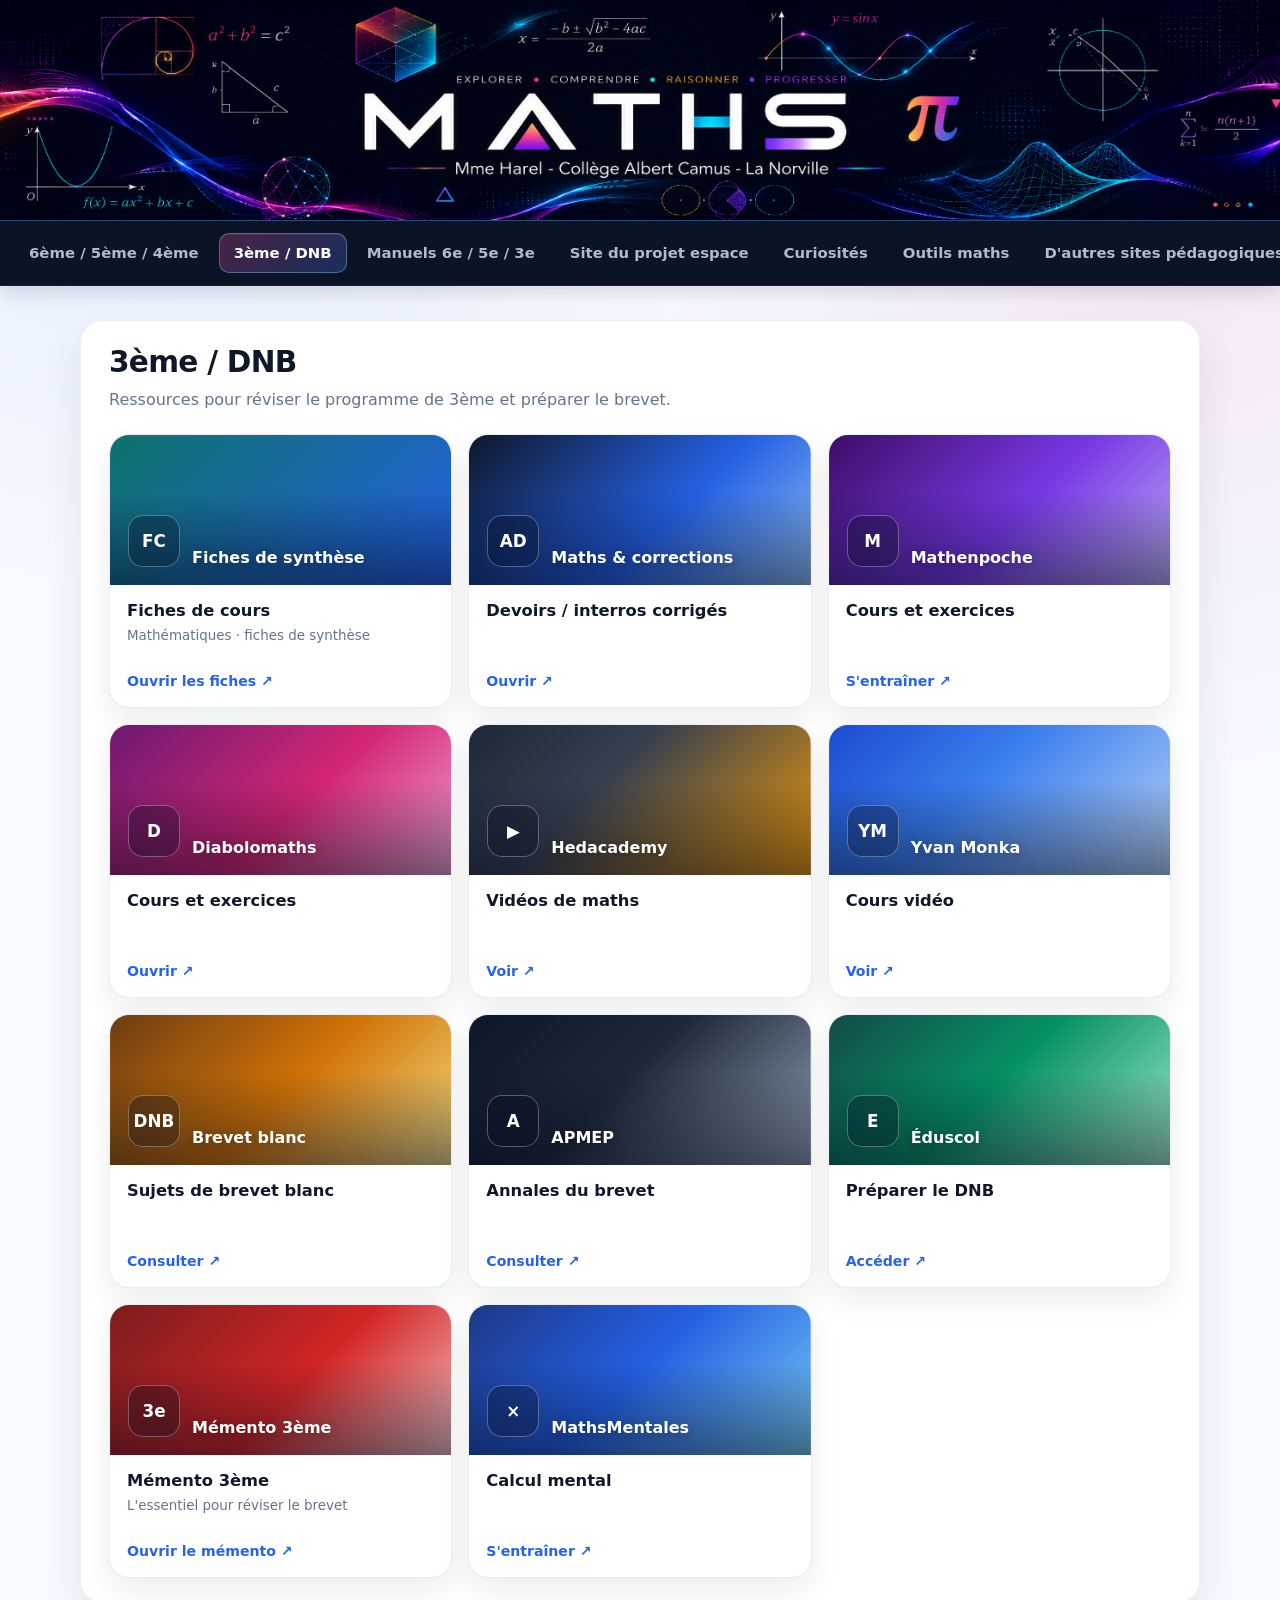
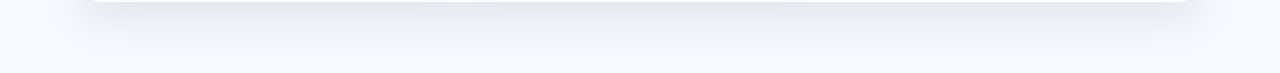
==== commit 11fa580a: "Ajout des fiches de cours en première position" ====
--- a/3e-dnb.html
+++ b/3e-dnb.html
@@ -1 +1 @@
-<!DOCTYPE html><html lang="fr"><head><meta charset="UTF-8"><meta name="viewport" content="width=device-width,initial-scale=1.0"><title>3ème / DNB - Site de Mme Harel</title><link rel="stylesheet" href="styles.css"></head><body><header class="hero"><div class="grid"></div><div class="glow g1"></div><div class="glow g2"></div><div class="hero-inner"><div class="hero-copy"><a class="site-home" href="index.html"><div class="badge"><i></i>Mathématiques</div><h1>Site de Mme Harel</h1></a><div class="school">Collège Albert Camus</div><div class="place">La Norville</div></div></div></header><nav class="navbar"><div class="nav-inner"><a class="nav-link" href="6e-5e-4e.html">6ème / 5ème / 4ème</a><a class="nav-link active" href="3e-dnb.html">3ème / DNB</a><a class="nav-link" href="manuels.html">Manuels 6e / 5e / 3e</a><a class="nav-link" href="https://espacecamus.github.io/" target="_blank" rel="noopener">Site du projet espace</a><a class="nav-link" href="curiosites.html">Curiosités</a><a class="nav-link" href="outils-maths.html">Outils maths</a><a class="nav-link" href="autres-sites.html">D'autres sites pédagogiques</a><a class="nav-link" href="lycee.html">Pour le lycée</a><a class="nav-link" href="https://www.moncollege-ent.essonne.fr" target="_blank" rel="noopener">ENT</a></div></nav><main><section class="panel resources"><div class="resources-head"><h2>3ème / DNB</h2><p>Ressources pour réviser le programme de 3ème et préparer le brevet.</p></div><div class="resource-grid"><a class="resource-card d2" href="https://anabelledesgardin.wixsite.com/maths/3eme" target="_blank" rel="noopener"><div class="thumb"><div class="thumb-mark">AD</div><div class="thumb-name">Maths & corrections</div></div><div class="resource-body"><div class="resource-title">Devoirs / interros corrigés</div><div class="resource-action">Ouvrir ↗</div></div></a><a class="resource-card d3" href="https://mathenpoche.sesamath.net/" target="_blank" rel="noopener"><div class="thumb"><div class="thumb-mark">M</div><div class="thumb-name">Mathenpoche</div></div><div class="resource-body"><div class="resource-title">Cours et exercices</div><div class="resource-action">S'entraîner ↗</div></div></a><a class="resource-card d4" href="https://diabolomaths.fr/" target="_blank" rel="noopener"><div class="thumb"><div class="thumb-mark">D</div><div class="thumb-name">Diabolomaths</div></div><div class="resource-body"><div class="resource-title">Cours et exercices</div><div class="resource-action">Ouvrir ↗</div></div></a><a class="resource-card d5" href="https://www.youtube.com/channel/UC8SRYHgGMqAYZehYdznaqvQ" target="_blank" rel="noopener"><div class="thumb"><div class="thumb-mark">▶</div><div class="thumb-name">Hedacademy</div></div><div class="resource-body"><div class="resource-title">Vidéos de maths</div><div class="resource-action">Voir ↗</div></div></a><a class="resource-card d6" href="https://www.youtube.com/channel/UCaDqmzanCq4ZYhdEm0Df9Qg" target="_blank" rel="noopener"><div class="thumb"><div class="thumb-mark">YM</div><div class="thumb-name">Yvan Monka</div></div><div class="resource-body"><div class="resource-title">Cours vidéo</div><div class="resource-action">Voir ↗</div></div></a><a class="resource-card d7" href="https://www.toupty.com/sujets-brevet-blanc-corriges-3eme.html#gsc.tab=0" target="_blank" rel="noopener"><div class="thumb"><div class="thumb-mark">DNB</div><div class="thumb-name">Brevet blanc</div></div><div class="resource-body"><div class="resource-title">Sujets de brevet blanc</div><div class="resource-action">Consulter ↗</div></div></a><a class="resource-card d8" href="https://www.apmep.fr/Annales-du-Brevet-des-colleges" target="_blank" rel="noopener"><div class="thumb"><div class="thumb-mark">A</div><div class="thumb-name">APMEP</div></div><div class="resource-body"><div class="resource-title">Annales du brevet</div><div class="resource-action">Consulter ↗</div></div></a><a class="resource-card d9" href="https://eduscol.education.fr/711/preparer-le-diplome-national-du-brevet-dnb-avec-les-sujets-des-annales" target="_blank" rel="noopener"><div class="thumb"><div class="thumb-mark">E</div><div class="thumb-name">Éduscol</div></div><div class="resource-body"><div class="resource-title">Préparer le DNB</div><div class="resource-action">Accéder ↗</div></div></a><a class="resource-card d11" href="https://clg-bouyer-dangoma.eta.ac-guyane.fr/IMG/pdf/memento_brevet_2017.pdf" target="_blank" rel="noopener"><div class="thumb"><div class="thumb-mark">3e</div><div class="thumb-name">Mémento 3ème</div></div><div class="resource-body"><div class="resource-title">Mémento 3ème</div><div class="resource-site">L'essentiel pour réviser le brevet</div><div class="resource-action">Ouvrir le mémento ↗</div></div></a><a class="resource-card d12" href="https://mathsmentales.net/" target="_blank" rel="noopener"><div class="thumb"><div class="thumb-mark">×</div><div class="thumb-name">MathsMentales</div></div><div class="resource-body"><div class="resource-title">Calcul mental</div><div class="resource-action">S'entraîner ↗</div></div></a></div></section></main></body></html>+<!DOCTYPE html><html lang="fr"><head><meta charset="UTF-8"><meta name="viewport" content="width=device-width,initial-scale=1.0"><title>3ème / DNB - Site de Mme Harel</title><link rel="stylesheet" href="styles.css"></head><body><header class="hero"><div class="grid"></div><div class="glow g1"></div><div class="glow g2"></div><div class="hero-inner"><div class="hero-copy"><a class="site-home" href="index.html"><div class="badge"><i></i>Mathématiques</div><h1>Site de Mme Harel</h1></a><div class="school">Collège Albert Camus</div><div class="place">La Norville</div></div></div></header><nav class="navbar"><div class="nav-inner"><a class="nav-link" href="6e-5e-4e.html">6ème / 5ème / 4ème</a><a class="nav-link active" href="3e-dnb.html">3ème / DNB</a><a class="nav-link" href="manuels.html">Manuels 6e / 5e / 3e</a><a class="nav-link" href="https://espacecamus.github.io/" target="_blank" rel="noopener">Site du projet espace</a><a class="nav-link" href="curiosites.html">Curiosités</a><a class="nav-link" href="outils-maths.html">Outils maths</a><a class="nav-link" href="autres-sites.html">D'autres sites pédagogiques</a><a class="nav-link" href="lycee.html">Pour le lycée</a><a class="nav-link" href="https://www.moncollege-ent.essonne.fr" target="_blank" rel="noopener">ENT</a></div></nav><main><section class="panel resources"><div class="resources-head"><h2>3ème / DNB</h2><p>Ressources pour réviser le programme de 3ème et préparer le brevet.</p></div><div class="resource-grid"><a class="resource-card" style="--bg:linear-gradient(135deg,#0f766e,#2563eb)" href="https://pi.ac3j.fr/mathematiques-fiches-synthese/#C" target="_blank" rel="noopener"><div class="thumb"><div class="thumb-mark">FC</div><div class="thumb-name">Fiches de synthèse</div></div><div class="resource-body"><div class="resource-title">Fiches de cours</div><div class="resource-site">Mathématiques · fiches de synthèse</div><div class="resource-action">Ouvrir les fiches ↗</div></div></a><a class="resource-card d2" href="https://anabelledesgardin.wixsite.com/maths/3eme" target="_blank" rel="noopener"><div class="thumb"><div class="thumb-mark">AD</div><div class="thumb-name">Maths & corrections</div></div><div class="resource-body"><div class="resource-title">Devoirs / interros corrigés</div><div class="resource-action">Ouvrir ↗</div></div></a><a class="resource-card d3" href="https://mathenpoche.sesamath.net/" target="_blank" rel="noopener"><div class="thumb"><div class="thumb-mark">M</div><div class="thumb-name">Mathenpoche</div></div><div class="resource-body"><div class="resource-title">Cours et exercices</div><div class="resource-action">S'entraîner ↗</div></div></a><a class="resource-card d4" href="https://diabolomaths.fr/" target="_blank" rel="noopener"><div class="thumb"><div class="thumb-mark">D</div><div class="thumb-name">Diabolomaths</div></div><div class="resource-body"><div class="resource-title">Cours et exercices</div><div class="resource-action">Ouvrir ↗</div></div></a><a class="resource-card d5" href="https://www.youtube.com/channel/UC8SRYHgGMqAYZehYdznaqvQ" target="_blank" rel="noopener"><div class="thumb"><div class="thumb-mark">▶</div><div class="thumb-name">Hedacademy</div></div><div class="resource-body"><div class="resource-title">Vidéos de maths</div><div class="resource-action">Voir ↗</div></div></a><a class="resource-card d6" href="https://www.youtube.com/channel/UCaDqmzanCq4ZYhdEm0Df9Qg" target="_blank" rel="noopener"><div class="thumb"><div class="thumb-mark">YM</div><div class="thumb-name">Yvan Monka</div></div><div class="resource-body"><div class="resource-title">Cours vidéo</div><div class="resource-action">Voir ↗</div></div></a><a class="resource-card d7" href="https://www.toupty.com/sujets-brevet-blanc-corriges-3eme.html#gsc.tab=0" target="_blank" rel="noopener"><div class="thumb"><div class="thumb-mark">DNB</div><div class="thumb-name">Brevet blanc</div></div><div class="resource-body"><div class="resource-title">Sujets de brevet blanc</div><div class="resource-action">Consulter ↗</div></div></a><a class="resource-card d8" href="https://www.apmep.fr/Annales-du-Brevet-des-colleges" target="_blank" rel="noopener"><div class="thumb"><div class="thumb-mark">A</div><div class="thumb-name">APMEP</div></div><div class="resource-body"><div class="resource-title">Annales du brevet</div><div class="resource-action">Consulter ↗</div></div></a><a class="resource-card d9" href="https://eduscol.education.fr/711/preparer-le-diplome-national-du-brevet-dnb-avec-les-sujets-des-annales" target="_blank" rel="noopener"><div class="thumb"><div class="thumb-mark">E</div><div class="thumb-name">Éduscol</div></div><div class="resource-body"><div class="resource-title">Préparer le DNB</div><div class="resource-action">Accéder ↗</div></div></a><a class="resource-card d11" href="https://clg-bouyer-dangoma.eta.ac-guyane.fr/IMG/pdf/memento_brevet_2017.pdf" target="_blank" rel="noopener"><div class="thumb"><div class="thumb-mark">3e</div><div class="thumb-name">Mémento 3ème</div></div><div class="resource-body"><div class="resource-title">Mémento 3ème</div><div class="resource-site">L'essentiel pour réviser le brevet</div><div class="resource-action">Ouvrir le mémento ↗</div></div></a><a class="resource-card d12" href="https://mathsmentales.net/" target="_blank" rel="noopener"><div class="thumb"><div class="thumb-mark">×</div><div class="thumb-name">MathsMentales</div></div><div class="resource-body"><div class="resource-title">Calcul mental</div><div class="resource-action">S'entraîner ↗</div></div></a></div></section></main></body></html>
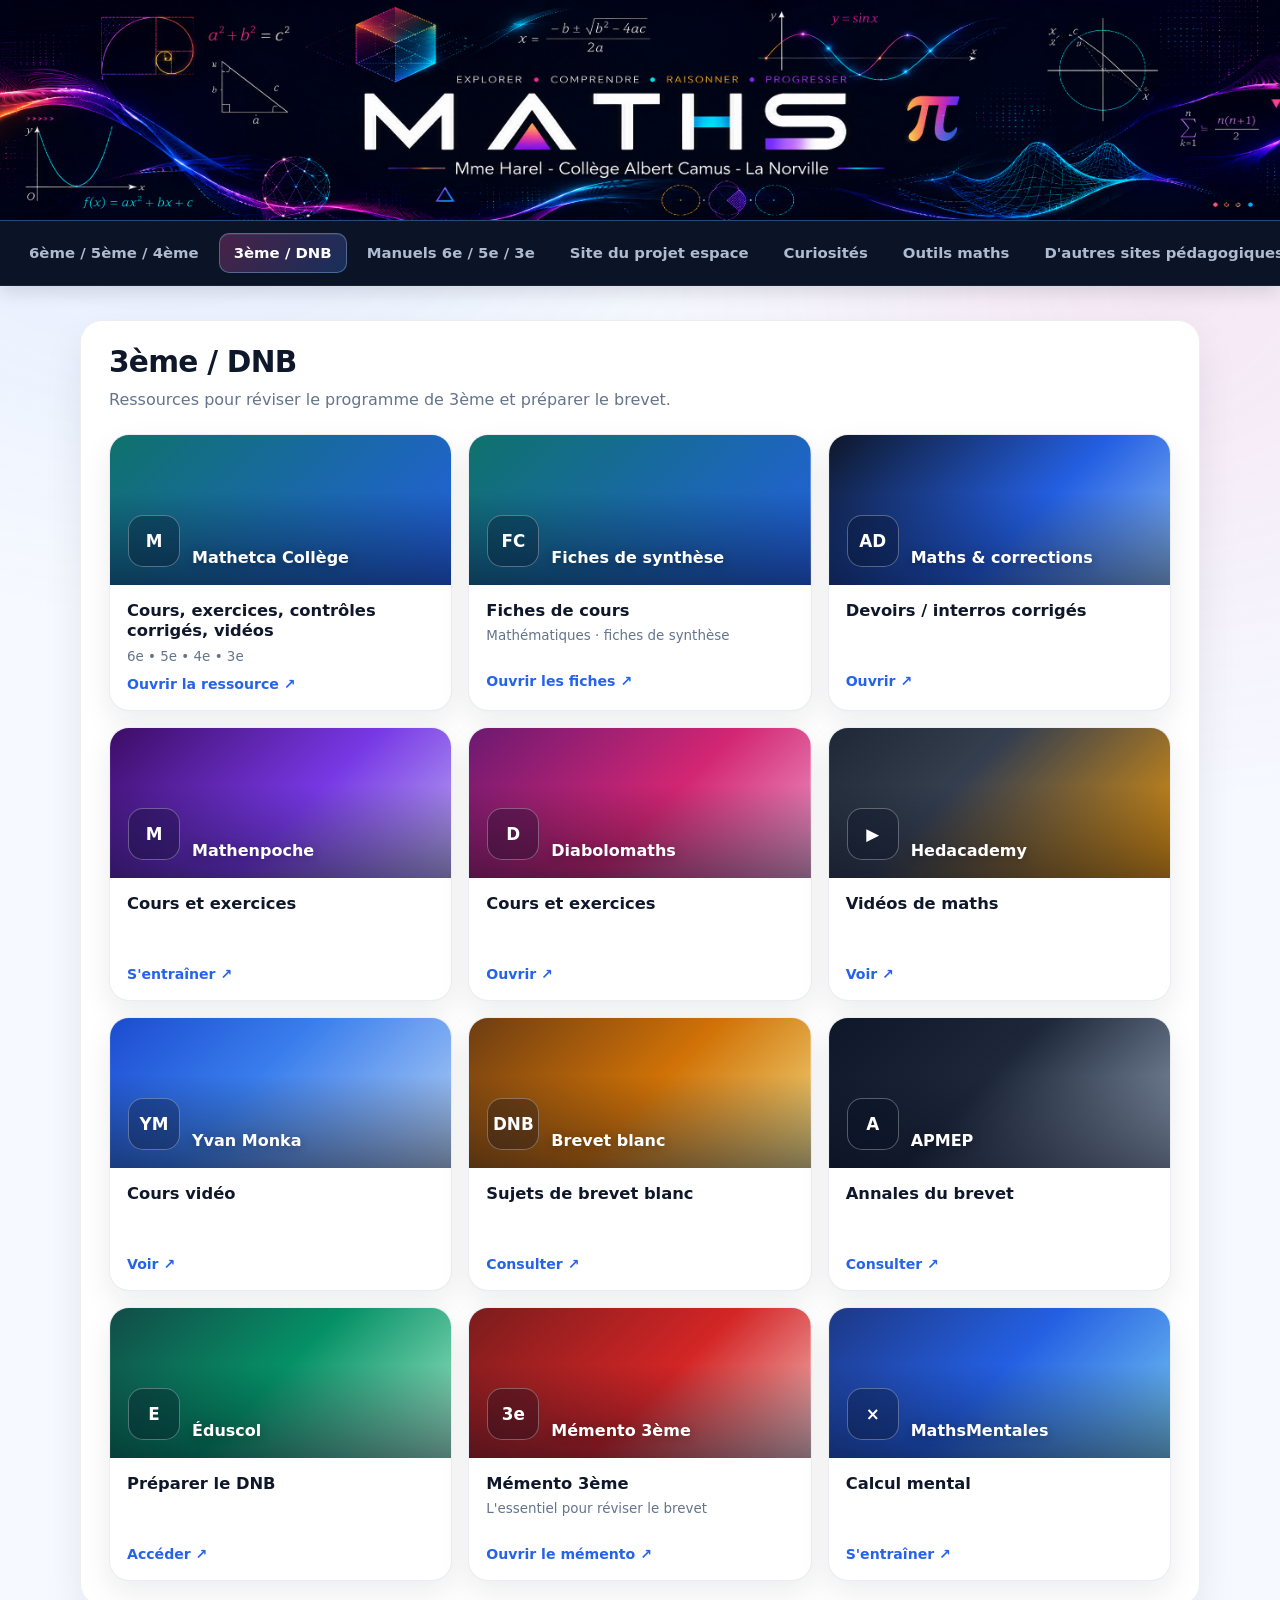
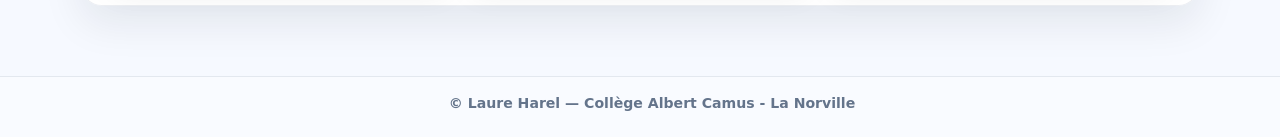
==== commit 4dd3a6b3: "Ajoute Mathetca en première position pour le collège" ====
--- a/3e-dnb.html
+++ b/3e-dnb.html
@@ -1 +1 @@
-<!DOCTYPE html><html lang="fr"><head><meta charset="UTF-8"><meta name="viewport" content="width=device-width,initial-scale=1.0"><title>3ème / DNB - Site de Mme Harel</title><link rel="stylesheet" href="styles.css"></head><body><header class="hero"><div class="grid"></div><div class="glow g1"></div><div class="glow g2"></div><div class="hero-inner"><div class="hero-copy"><a class="site-home" href="index.html"><div class="badge"><i></i>Mathématiques</div><h1>Site de Mme Harel</h1></a><div class="school">Collège Albert Camus</div><div class="place">La Norville</div></div></div></header><nav class="navbar"><div class="nav-inner"><a class="nav-link" href="6e-5e-4e.html">6ème / 5ème / 4ème</a><a class="nav-link active" href="3e-dnb.html">3ème / DNB</a><a class="nav-link" href="manuels.html">Manuels 6e / 5e / 3e</a><a class="nav-link" href="https://espacecamus.github.io/" target="_blank" rel="noopener">Site du projet espace</a><a class="nav-link" href="curiosites.html">Curiosités</a><a class="nav-link" href="outils-maths.html">Outils maths</a><a class="nav-link" href="autres-sites.html">D'autres sites pédagogiques</a><a class="nav-link" href="lycee.html">Pour le lycée</a><a class="nav-link" href="https://www.moncollege-ent.essonne.fr" target="_blank" rel="noopener">ENT</a></div></nav><main><section class="panel resources"><div class="resources-head"><h2>3ème / DNB</h2><p>Ressources pour réviser le programme de 3ème et préparer le brevet.</p></div><div class="resource-grid"><a class="resource-card" style="--bg:linear-gradient(135deg,#0f766e,#2563eb)" href="https://pi.ac3j.fr/mathematiques-fiches-synthese/#C" target="_blank" rel="noopener"><div class="thumb"><div class="thumb-mark">FC</div><div class="thumb-name">Fiches de synthèse</div></div><div class="resource-body"><div class="resource-title">Fiches de cours</div><div class="resource-site">Mathématiques · fiches de synthèse</div><div class="resource-action">Ouvrir les fiches ↗</div></div></a><a class="resource-card d2" href="https://anabelledesgardin.wixsite.com/maths/3eme" target="_blank" rel="noopener"><div class="thumb"><div class="thumb-mark">AD</div><div class="thumb-name">Maths & corrections</div></div><div class="resource-body"><div class="resource-title">Devoirs / interros corrigés</div><div class="resource-action">Ouvrir ↗</div></div></a><a class="resource-card d3" href="https://mathenpoche.sesamath.net/" target="_blank" rel="noopener"><div class="thumb"><div class="thumb-mark">M</div><div class="thumb-name">Mathenpoche</div></div><div class="resource-body"><div class="resource-title">Cours et exercices</div><div class="resource-action">S'entraîner ↗</div></div></a><a class="resource-card d4" href="https://diabolomaths.fr/" target="_blank" rel="noopener"><div class="thumb"><div class="thumb-mark">D</div><div class="thumb-name">Diabolomaths</div></div><div class="resource-body"><div class="resource-title">Cours et exercices</div><div class="resource-action">Ouvrir ↗</div></div></a><a class="resource-card d5" href="https://www.youtube.com/channel/UC8SRYHgGMqAYZehYdznaqvQ" target="_blank" rel="noopener"><div class="thumb"><div class="thumb-mark">▶</div><div class="thumb-name">Hedacademy</div></div><div class="resource-body"><div class="resource-title">Vidéos de maths</div><div class="resource-action">Voir ↗</div></div></a><a class="resource-card d6" href="https://www.youtube.com/channel/UCaDqmzanCq4ZYhdEm0Df9Qg" target="_blank" rel="noopener"><div class="thumb"><div class="thumb-mark">YM</div><div class="thumb-name">Yvan Monka</div></div><div class="resource-body"><div class="resource-title">Cours vidéo</div><div class="resource-action">Voir ↗</div></div></a><a class="resource-card d7" href="https://www.toupty.com/sujets-brevet-blanc-corriges-3eme.html#gsc.tab=0" target="_blank" rel="noopener"><div class="thumb"><div class="thumb-mark">DNB</div><div class="thumb-name">Brevet blanc</div></div><div class="resource-body"><div class="resource-title">Sujets de brevet blanc</div><div class="resource-action">Consulter ↗</div></div></a><a class="resource-card d8" href="https://www.apmep.fr/Annales-du-Brevet-des-colleges" target="_blank" rel="noopener"><div class="thumb"><div class="thumb-mark">A</div><div class="thumb-name">APMEP</div></div><div class="resource-body"><div class="resource-title">Annales du brevet</div><div class="resource-action">Consulter ↗</div></div></a><a class="resource-card d9" href="https://eduscol.education.fr/711/preparer-le-diplome-national-du-brevet-dnb-avec-les-sujets-des-annales" target="_blank" rel="noopener"><div class="thumb"><div class="thumb-mark">E</div><div class="thumb-name">Éduscol</div></div><div class="resource-body"><div class="resource-title">Préparer le DNB</div><div class="resource-action">Accéder ↗</div></div></a><a class="resource-card d11" href="https://clg-bouyer-dangoma.eta.ac-guyane.fr/IMG/pdf/memento_brevet_2017.pdf" target="_blank" rel="noopener"><div class="thumb"><div class="thumb-mark">3e</div><div class="thumb-name">Mémento 3ème</div></div><div class="resource-body"><div class="resource-title">Mémento 3ème</div><div class="resource-site">L'essentiel pour réviser le brevet</div><div class="resource-action">Ouvrir le mémento ↗</div></div></a><a class="resource-card d12" href="https://mathsmentales.net/" target="_blank" rel="noopener"><div class="thumb"><div class="thumb-mark">×</div><div class="thumb-name">MathsMentales</div></div><div class="resource-body"><div class="resource-title">Calcul mental</div><div class="resource-action">S'entraîner ↗</div></div></a></div></section></main></body></html>+<!DOCTYPE html><html lang="fr"><head><meta charset="UTF-8"><meta name="viewport" content="width=device-width,initial-scale=1.0"><title>3ème / DNB - Site de Mme Harel</title><link rel="stylesheet" href="styles.css"></head><body><header class="hero"><div class="grid"></div><div class="glow g1"></div><div class="glow g2"></div><div class="hero-inner"><div class="hero-copy"><a class="site-home" href="index.html"><div class="badge"><i></i>Mathématiques</div><h1>Site de Mme Harel</h1></a><div class="school">Collège Albert Camus</div><div class="place">La Norville</div></div></div></header><nav class="navbar"><div class="nav-inner"><a class="nav-link" href="6e-5e-4e.html">6ème / 5ème / 4ème</a><a class="nav-link active" href="3e-dnb.html">3ème / DNB</a><a class="nav-link" href="manuels.html">Manuels 6e / 5e / 3e</a><a class="nav-link" href="https://espacecamus.github.io/" target="_blank" rel="noopener">Site du projet espace</a><a class="nav-link" href="curiosites.html">Curiosités</a><a class="nav-link" href="outils-maths.html">Outils maths</a><a class="nav-link" href="autres-sites.html">D'autres sites pédagogiques</a><a class="nav-link" href="lycee.html">Pour le lycée</a><a class="nav-link" href="https://www.moncollege-ent.essonne.fr" target="_blank" rel="noopener">ENT</a></div></nav><main><section class="panel resources"><div class="resources-head"><h2>3ème / DNB</h2><p>Ressources pour réviser le programme de 3ème et préparer le brevet.</p></div><div class="resource-grid"><a class="resource-card" style="--bg:linear-gradient(135deg,#0f766e,#2563eb)" href="https://mathetca.fr/college-mathetca" target="_blank" rel="noopener"><div class="thumb"><div class="thumb-mark">M</div><div class="thumb-name">Mathetca Collège</div></div><div class="resource-body"><div class="resource-title">Cours, exercices, contrôles corrigés, vidéos</div><div class="resource-site">6e • 5e • 4e • 3e</div><div class="resource-action">Ouvrir la ressource ↗</div></div></a><a class="resource-card" style="--bg:linear-gradient(135deg,#0f766e,#2563eb)" href="https://pi.ac3j.fr/mathematiques-fiches-synthese/#C" target="_blank" rel="noopener"><div class="thumb"><div class="thumb-mark">FC</div><div class="thumb-name">Fiches de synthèse</div></div><div class="resource-body"><div class="resource-title">Fiches de cours</div><div class="resource-site">Mathématiques · fiches de synthèse</div><div class="resource-action">Ouvrir les fiches ↗</div></div></a><a class="resource-card d2" href="https://anabelledesgardin.wixsite.com/maths/3eme" target="_blank" rel="noopener"><div class="thumb"><div class="thumb-mark">AD</div><div class="thumb-name">Maths & corrections</div></div><div class="resource-body"><div class="resource-title">Devoirs / interros corrigés</div><div class="resource-action">Ouvrir ↗</div></div></a><a class="resource-card d3" href="https://mathenpoche.sesamath.net/" target="_blank" rel="noopener"><div class="thumb"><div class="thumb-mark">M</div><div class="thumb-name">Mathenpoche</div></div><div class="resource-body"><div class="resource-title">Cours et exercices</div><div class="resource-action">S'entraîner ↗</div></div></a><a class="resource-card d4" href="https://diabolomaths.fr/" target="_blank" rel="noopener"><div class="thumb"><div class="thumb-mark">D</div><div class="thumb-name">Diabolomaths</div></div><div class="resource-body"><div class="resource-title">Cours et exercices</div><div class="resource-action">Ouvrir ↗</div></div></a><a class="resource-card d5" href="https://www.youtube.com/channel/UC8SRYHgGMqAYZehYdznaqvQ" target="_blank" rel="noopener"><div class="thumb"><div class="thumb-mark">▶</div><div class="thumb-name">Hedacademy</div></div><div class="resource-body"><div class="resource-title">Vidéos de maths</div><div class="resource-action">Voir ↗</div></div></a><a class="resource-card d6" href="https://www.youtube.com/channel/UCaDqmzanCq4ZYhdEm0Df9Qg" target="_blank" rel="noopener"><div class="thumb"><div class="thumb-mark">YM</div><div class="thumb-name">Yvan Monka</div></div><div class="resource-body"><div class="resource-title">Cours vidéo</div><div class="resource-action">Voir ↗</div></div></a><a class="resource-card d7" href="https://www.toupty.com/sujets-brevet-blanc-corriges-3eme.html#gsc.tab=0" target="_blank" rel="noopener"><div class="thumb"><div class="thumb-mark">DNB</div><div class="thumb-name">Brevet blanc</div></div><div class="resource-body"><div class="resource-title">Sujets de brevet blanc</div><div class="resource-action">Consulter ↗</div></div></a><a class="resource-card d8" href="https://www.apmep.fr/Annales-du-Brevet-des-colleges" target="_blank" rel="noopener"><div class="thumb"><div class="thumb-mark">A</div><div class="thumb-name">APMEP</div></div><div class="resource-body"><div class="resource-title">Annales du brevet</div><div class="resource-action">Consulter ↗</div></div></a><a class="resource-card d9" href="https://eduscol.education.fr/711/preparer-le-diplome-national-du-brevet-dnb-avec-les-sujets-des-annales" target="_blank" rel="noopener"><div class="thumb"><div class="thumb-mark">E</div><div class="thumb-name">Éduscol</div></div><div class="resource-body"><div class="resource-title">Préparer le DNB</div><div class="resource-action">Accéder ↗</div></div></a><a class="resource-card d11" href="https://blogpeda.region-academique-nouvelle-aquitaine.fr/wp-content/uploads/sites/202/2018/06/fiche-memento-brevet.pdf" target="_blank" rel="noopener"><div class="thumb"><div class="thumb-mark">3e</div><div class="thumb-name">Mémento 3ème</div></div><div class="resource-body"><div class="resource-title">Mémento 3ème</div><div class="resource-site">L'essentiel pour réviser le brevet</div><div class="resource-action">Ouvrir le mémento ↗</div></div></a><a class="resource-card d12" href="https://mathsmentales.net/" target="_blank" rel="noopener"><div class="thumb"><div class="thumb-mark">×</div><div class="thumb-name">MathsMentales</div></div><div class="resource-body"><div class="resource-title">Calcul mental</div><div class="resource-action">S'entraîner ↗</div></div></a></div></section></main></body></html>
--- a/styles.css
+++ b/styles.css
@@ -9,6 +9,7 @@
 .r1{--bg:url('assets/thumbs/devoirs.svg') center/cover no-repeat}.r2{--bg:url('assets/thumbs/mathenpoche.svg') center/cover no-repeat}.r3{--bg:url('assets/thumbs/diabolomaths.svg') center/cover no-repeat}.r4{--bg:url('assets/thumbs/hedacademy.svg') center/cover no-repeat}.r5{--bg:url('assets/thumbs/yvan-monka.svg') center/cover no-repeat}.r6{--bg:url('assets/thumbs/mathsmentales.svg') center/cover no-repeat}.r7{--bg:url('assets/thumbs/instruments.svg') center/cover no-repeat}.d1{--bg:linear-gradient(135deg,#164e63,#0891b2 42%,#67e8f9)}.d2{--bg:linear-gradient(135deg,#0f172a,#2563eb 58%,#93c5fd)}.d3{--bg:linear-gradient(135deg,#3f0d69,#7c3aed 55%,#c4b5fd)}.d4{--bg:linear-gradient(135deg,#701a75,#db2777 55%,#f9a8d4)}.d5{--bg:linear-gradient(135deg,#1f2937,#374151 38%,#f59e0b)}.d6{--bg:linear-gradient(135deg,#1d4ed8,#3b82f6 42%,#bfdbfe)}.d7{--bg:linear-gradient(135deg,#713f12,#d97706 52%,#fde68a)}.d8{--bg:linear-gradient(135deg,#0f172a,#1e293b 45%,#94a3b8)}.d9{--bg:linear-gradient(135deg,#134e4a,#059669 48%,#a7f3d0)}.d10{--bg:linear-gradient(135deg,#3b0764,#9333ea 55%,#e9d5ff)}.d11{--bg:linear-gradient(135deg,#7f1d1d,#dc2626 55%,#fecaca)}.d12{--bg:linear-gradient(135deg,#1e3a8a,#2563eb 48%,#7dd3fc)}.d13{--bg:linear-gradient(135deg,#14532d,#16a34a 52%,#bbf7d0)}
 .manual-grid{display:grid;grid-template-columns:repeat(3,minmax(0,1fr));gap:18px}.manual-card{display:flex;gap:16px;padding:18px;border-radius:20px;background:#fff;border:1px solid rgba(148,163,184,.2);box-shadow:0 10px 24px rgba(15,23,42,.07);text-decoration:none;color:var(--ink);transition:.2s ease}.manual-card:hover{transform:translateY(-4px);box-shadow:0 16px 34px rgba(15,23,42,.12)}.manual-cover{flex:0 0 112px;height:160px;border-radius:14px;position:relative;overflow:hidden;box-shadow:0 16px 28px rgba(15,23,42,.22);border:1px solid rgba(255,255,255,.35)}.manual-body{min-width:0;display:flex;flex-direction:column}.manual-title{font-size:1.05rem;font-weight:850;line-height:1.25}.manual-meta{margin-top:6px;color:var(--muted);font-size:.9rem;line-height:1.5}.manual-action{margin-top:auto;padding-top:10px;font-size:.9rem;font-weight:800;color:#2563eb}
 .placeholder{padding:34px;text-align:center}.placeholder h2{margin:0 0 10px}.placeholder p{margin:0;color:var(--muted);line-height:1.6}.tools-grid{display:grid;grid-template-columns:repeat(2,minmax(0,1fr));gap:18px}.tool-card{padding:26px;border-radius:20px;text-decoration:none;background:linear-gradient(135deg,#fff,#f8fbff);border:1px solid rgba(148,163,184,.2);box-shadow:0 12px 30px rgba(15,23,42,.08)}.tool-card b{display:block;font-size:1.15rem;margin-bottom:8px}.tool-card span{color:var(--muted)}
+body::after{content:"© Laure Harel — Collège Albert Camus - La Norville";display:block;width:100%;padding:18px 12px 26px;text-align:center;color:#64748b;font-size:.88rem;font-weight:600;border-top:1px solid rgba(148,163,184,.22);background:rgba(255,255,255,.35)}
 @media(max-width:1050px){.nav-link{font-size:.88rem;padding:9px 11px}.manual-grid{grid-template-columns:1fr}.home-grid{grid-template-columns:repeat(2,minmax(0,1fr))}}
 @media(max-width:900px){.resource-grid{grid-template-columns:repeat(2,minmax(0,1fr))}}
 @media(max-width:760px){.hero{min-height:190px;background-size:auto 100%;background-position:center}.hero-inner{min-height:190px}.nav-inner{padding:10px}}
